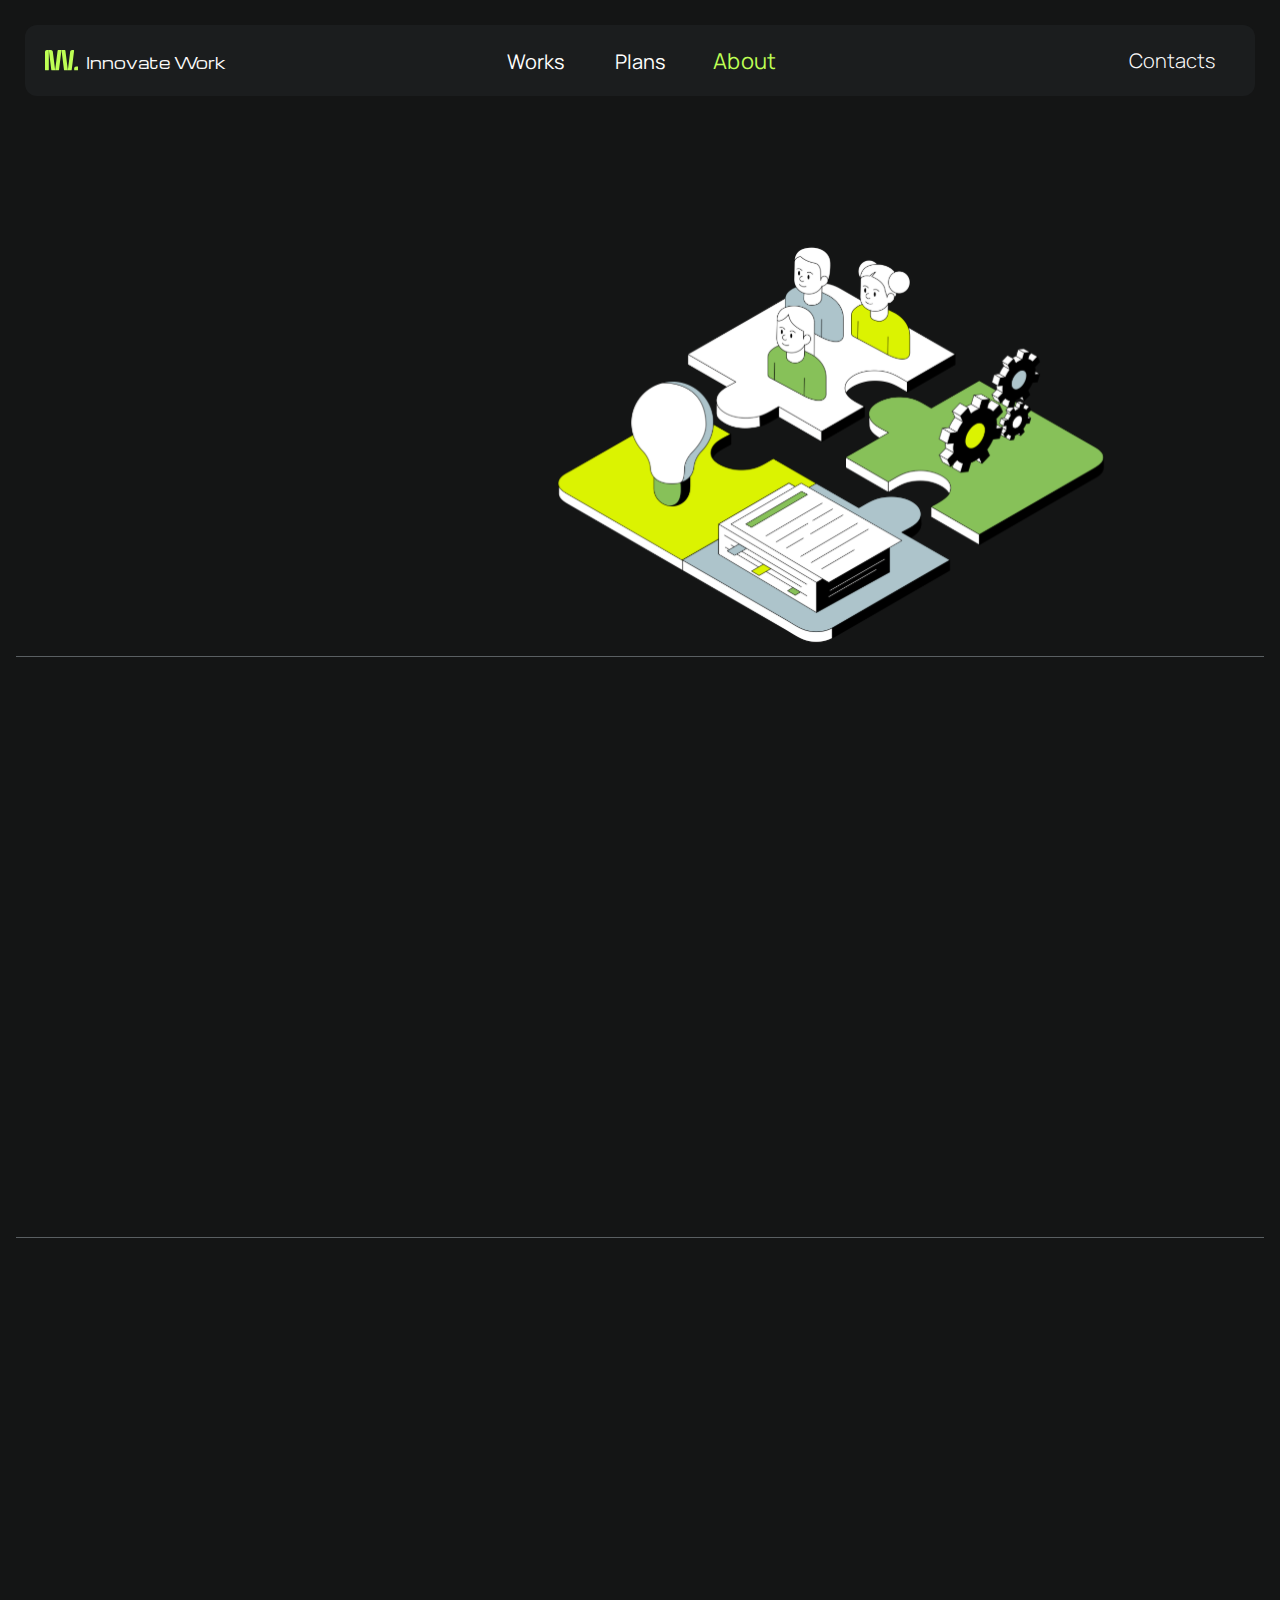
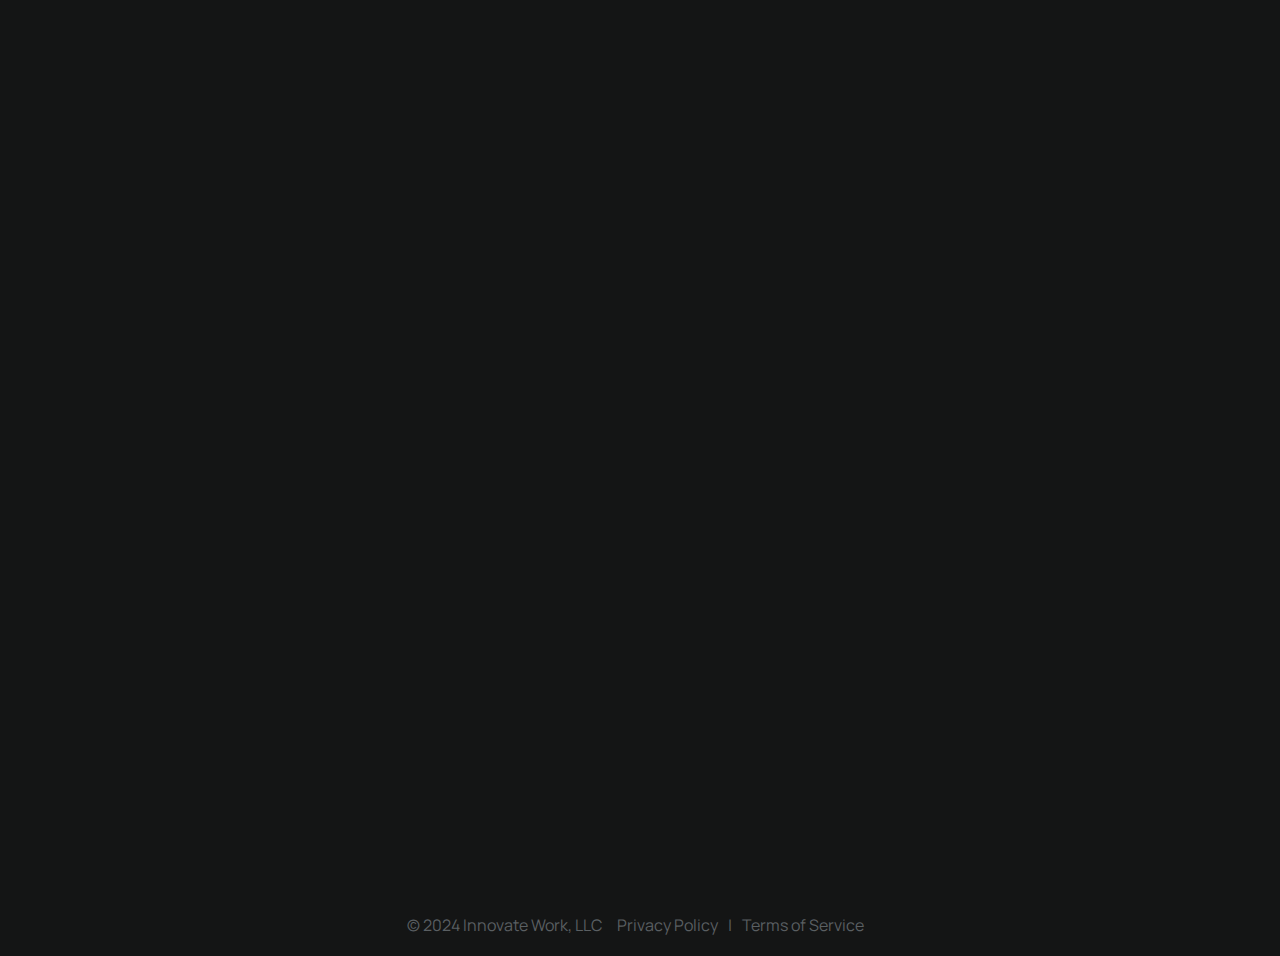
==== about.html @ a11e3359 "added animation (in 1) on the About page" ====
<!DOCTYPE html>
<html lang="en">
  <head>
    <meta charset="UTF-8" />
    <meta name="viewport" content="width=device-width, initial-scale=1.0" />
    <title>Inovate work: About</title>
    <link rel="icon" type="image/png" href="src/Logo?v=2.png">
    <link rel="icon" type="image/svg+xml" href="src/Logo.svg">
    <link rel="stylesheet" href="styles/generalStyle.css" />
    <link rel="stylesheet" href="styles/animation.css">
    <link rel="stylesheet" href="styles/about.css" />
    <link rel="stylesheet" href="styles/about.our-values-section.css" />
    <link rel="stylesheet" href="styles/about.features-section.css" />

    <link
      href="https://fonts.googleapis.com/css2?family=Manrope:wght@400;700&family=Kanit:wght@400;700&family=Poppins:wght@400;700&display=swap"
      rel="stylesheet"
    />
    <link
      href="https://fonts.googleapis.com/css2?family=Michroma&display=swap"
      rel="stylesheet"
    />
  </head>
  <body>
    <header class="staticHeader animated-smooth">
      <div class="logo-container">
        <a href="main.html">
          <img src="src/Logo.svg" alt="Logo" class="logo" />
          <div class="company-name">Innovate Work</div>
        </a>
      </div>
      <nav>
        <a href="works.html" class="nav-item" data-link="works">Works</a>
        <a href="plans.html" class="nav-item" data-link="plans">Plans</a>
        <a href="about.html" class="nav-item" data-link="about">About</a>
      </nav>
      <div class="page-transition-overlay"></div>
      <div class="contacts">
        <a href="#">Contacts</a>
      </div>
      <div class="menu-icon">
        <img src="src/menu-2.svg" alt="Menu" />
      </div>
    </header>

    <!-- Мобильное меню -->
    <div id="menu" class="mobile-menu">
      <div class="menu-header">
        <img class="close-menu" src="src/menu-2-2.svg" />
      </div>
      <ul class="menu-list">
        <li>
          <a href="plans.html">Plans <img src="src/arrows.svg" alt="" /></a>
        </li>
        <li>
          <a href="works.html">Works <img src="src/arrows.svg" alt="" /></a>
        </li>
        <li>
          <a href="about.html">About <img src="src/arrows.svg" alt="" /></a>
        </li>
        <!-- При клике на этот li будут показываться контакты -->
        <li class="contacts-trigger">
          Contacts <img src="src/arrows.svg" alt="" />
        </li>
      </ul>
      <!-- Блок с контактной информацией -->
      <div class="contacts-info">
        <p>
          <span class="contact-label">email:</span>
          <a class="contact-value" href="mailto:contact@innovatework.net"
            >contact@innovatework.net</a
          >
        </p>
        <p>
          <span class="contact-label">phone:</span>
          <a class="contact-value" href="tel:+17149075027"
            >+1 949 310 8299</a
          >
        </p>
      </div>
    </div>

    <div id="contact-popup" class="contact-popup">
      <p>
        email:
        <a href="mailto:contact@innovatework.net">contact@innovatework.net</a>
      </p>
      <p>
        phone:
        <span
          ><a class="contact-value" href="tel:+17149075027"
            >+1 949 310 8299</a
          ></span
        >
      </p>
    </div>

    <div class="about-section">
      <div class="container" id="about-section-container">
        <img
          src="src/aboutSvgTest.svg"
          alt="About InnovateWork"
          class="about-image animated-smooth"
        />
        <div class="about-content">
          <h2 class="about-heading">About</h2>
          <p class="textbox">
            We strive to turn our clients' dreams into reality by creating
            products that transform businesses and set new industry standards.
          </p>
          <p class="textbox2">
            Innovate Works is a collective of truly passionate technology
            professionals who have dedicated themselves to achieving excellence
            in web and mobile app development.
          </p>
          <div class="about-image-wrapper"></div>
        </div>
      </div>
    </div>

    <!-- rewrite our values section -->
    <div class="framing-line-section">
      <div class="framing-line-container">
        <div class="framing-line"></div>
      </div>
    </div>

    <div id="our-values" class="our-values-section animated-slide-left">
      <div class="container our-values-section-grid-parent">
        <div class="cell-1">
          <h2 class="cell-first-heading">Our Values</h2>
          <div class="cell-first-heading-description">
            We strive to create value for our clients by supporting their
            aspirations for mutual success.
          </div>
        </div>
        <div class="cell-2">
          <h3 class="cell-heading">Innovation</h3>
          <div class="cell-description">
            We believe in continuous development and learning to stay at the
            forefront of technology.
          </div>
        </div>
        <div class="cell-3">
          <h3 class="cell-heading">Quality</h3>
          <div class="cell-description">
            We focus on creating outstanding products that exceed expectations.
          </div>
        </div>
        <div class="cell-4">
          <h3 class="cell-heading">Honesty</h3>
          <div class="cell-description">
            We value relationships with our clients and aim for long-term
            collaboration based on mutual trust.
          </div>
        </div>
        <div class="cell-5">
          <h3 class="cell-heading">Responsibility</h3>
          <div class="cell-description">
            We are accountable for our work outcomes and strive for their
            continuous improvement.
          </div>
        </div>
      </div>
    </div>

    <div class="framing-line-section">
      <div class="framing-line-container">
        <div class="framing-line"></div>
      </div>
    </div>

    <div id="why-choose-us" class="features-heading-section animated-slide-right">
      <div class="container">
        <h2 class="features-heading">Why Choose Us</h2>
      </div>
    </div>

    <div class="features-section animated-slide-right">
      <div class="container">
        <div class="features-section-grid-parent">
          <div class="cell-1">
            <span class="cell-background-number-1">01</span>
            <div class="cell-body-1">
              <h3 class="cell-heading-1">Deep Experience</h3>
              <div class="cell-description-1">
                We pride ourselves on our extensive experience and a wide range
                of successfully implemented projects.
              </div>
            </div>
          </div>

          <div class="cell-2">
            <span class="cell-background-number-2">02</span>
            <div class="cell-body-2">
              <h3 class="cell-heading-2">Individual Approach</h3>
              <div class="cell-description-2">
                We carefully study the needs of each client to offer the optimal
                solution.
              </div>
            </div>
          </div>

          <div class="cell-3">
            <span class="cell-background-number-3">03</span>
            <div class="cell-body-3">
              <h3 class="cell-heading-3">Full-Cycle Development</h3>
              <div class="cell-description-3">
                We provide comprehensive support from ideation to implementation
                and maintenance.
              </div>
            </div>
          </div>

          <div class="cell-4">
            <span class="cell-background-number-4">04</span>
            <div class="cell-body-4">
              <h3 class="cell-heading-4">Advanced technologies</h3>
              <div class="cell-description-4">
                We use the latest technologies and methodologies to ensure the
                high quality of our products.
              </div>
            </div>
          </div>
        </div>
      </div>
    </div>

    <footer class="animated-smooth">
      <div class="footer-container">
        <div class="footer-flex-parent">
          <div class="company-info-column">
            <div class="logo-wrapper">
              <img src="src/Logo.svg" class="logo-image" />
              <span class="logo-company-name">Innovate Work</span>
            </div>
            <div class="company-description">
              Innovate work is gateway to the technological future!
            </div>
          </div>

          <div class="about-links-columns">
            <div class="link-group-column">
              <ul class="link-list">
                <li>
                  <h5 class="link-group-title">Works</h5>
                </li>
                <li>
                  <a href="works.html?tab=Website" class="about-link"
                    >Website</a
                  >
                </li>
                <li>
                  <a href="works.html?tab=Application" class="about-link"
                    >Application</a
                  >
                </li>
              </ul>
            </div>
            <div class="link-group-column">
              <ul class="link-list">
                <li>
                  <h5 class="link-group-title">Plans</h5>
                </li>
                <li>
                  <a href="plans.html?tab=Website" class="about-link"
                    >Website</a
                  >
                </li>
                <li>
                  <a href="plans.html?tab=Application" class="about-link"
                    >Application</a
                  >
                </li>
                <li>
                  <a
                    href="plans.html?tab=Application and Website"
                    class="about-link"
                    >Web and App</a
                  >
                </li>
              </ul>
            </div>
            <div class="link-group-column">
              <ul class="link-list">
                <li>
                  <h5 class="link-group-title">About</h5>
                </li>
                <li>
                  <a href="about.html?section=our-values" class="about-link"
                    >Our values</a
                  >
                </li>
                <li>
                  <a href="about.html?section=why-choose-us" class="about-link"
                    >Why choose us</a
                  >
                </li>
              </ul>
            </div>
          </div>

          <div class="social-network-link-group">
            <div class="icons-group-wrapper">
              <a href="https://www.facebook.com/innovatework.net/"
                ><img
                  class="social-network-link facebook"
                  src="src/Facebook.svg"
                  alt="Facebook"
              /></a>
              <a href="https://twitter.com/InnovateWork"
                ><img
                  class="social-network-link twitter"
                  src="src/Twitter.svg"
                  alt="Twitter"
              /></a>
              <a href="https://www.instagram.com/innovateworknet/"
                ><img
                  class="social-network-link instagram"
                  src="src/Instagram.svg"
                  alt="Instagram"
              /></a>
            </div>
            <div class="contact-info-wrapper">
              <ul class="contact-link-list">
                <li>
                  <a
                    class="contact-value"
                    href="mailto:contact@innovatework.net"
                    >contact@innovatework.net</a
                  >
                </li>
                <li>
                  <a class="contact-value" href="tel:+17149075027"
                    >+1 949 310 8299</a
                  >
                </li>
              </ul>
            </div>
          </div>
        </div>
      </div>
    </footer>

    <div class="copyright">
      <p>© 2024 Innovate Work, LLC</p> 
      <a href="privacy-policy/Privacy_Policy_InnovateWork_LLC.pdf" target="_blank">Privacy Policy</a> | 
      <a href="privacy-policy/Terms_and_Conditions_Innovate_Work_LLC.pdf" target="_blank">Terms of Service</a>
    </div>

    <script src="https://code.jquery.com/jquery-3.6.0.min.js"></script>
    <script src="scripts/general.js"></script>
    <script src="scripts/about.js"></script>
    <script src="scripts/animation.js"></script>
  </body>
</html>
---- styles/generalStyle.css ----
/* Временный reset.css 
Пока пропишу в глобальном файле. 
По хорошему надо вынести в отдельный файл и прописать сброс стилей под все элементы страницы.
Пропишу лишь некоторые из них, мне сейчас нужные */

* {
  margin: 0;
  padding: 0;
  box-sizing: border-box;
}

ul,
h5 {
  margin: 0;
  padding: 0;
}

ul li {
  list-style: none;
}

a {
  display: inline-block;
  text-decoration: none;
  color: #5a5f62;
  transition: transform 0.2s, color 0.2s;
  transform: scale(1); 
}

a:hover {
  color: #beff54; /* Зеленый цвет текста при наведении */
  transform: scale(1.1); /* Увеличение на 10% при наведении */
}

/* дальше general styles: */

.nav-item-active {
  color: #beff54; /* Зеленый цвет текста для активной кнопки */
  transform: scale(1.1); /* Увеличение на 10% для активной кнопки */
}

.staticHeader {
  display: flex;
  justify-content: space-between;
  align-items: center;
  background-color: #1b1d1e;
  color: white;
  height: 71px;
  padding: 0 20px;
  width: calc(100% - 50px); /* 100% ширины минус 25px с каждой стороны */
  flex-shrink: 0;
  border-radius: 12px;
  margin: 25px 25px 0 25px; /* верхний отступ 25px, правый и левый 25px, нижний 0px */
  position: sticky;
  top: 0;
  z-index: 5;
}

.logo-container a {
  text-decoration: none;
  color: inherit;
  display: flex;
  align-items: center;
  gap: 8px;
  transition: none;
  transform: none;
}

.logo-container {
  display: flex;
  align-items: center; /* для вертикального выравнивания содержимого по центру */
  gap: 5px;
}

.contacts {
  margin-left: auto;
  margin-right: 20px;
}

.menu-icon {
  display: none;
}

.contacts a {
  color: #fbfbfb;
  text-align: right;
  font-family: Manrope;
  font-size: 20px;
  font-weight: 300;
  text-decoration: none;
  transition: color 0.3s ease, transform 0.3s ease;
}

/* Стили для всплывающего окна */
.contact-popup {
  width: 360px;
  height: 136px;
  border-radius: 12px;
  border: 1px solid #beff54;
  background: #1b1d1e;
  box-shadow: 0px 4px 6px 0px rgba(0, 0, 0, 0.25);
  right: 20px; /* Расположение по вашему усмотрению */
  position: fixed; /* Changed from absolute to fixed */
  top: 81px;
  display: none; /* Скрыть пока не будет активирован */
  flex-direction: column;
  padding: 25px;
  z-index: 6; /* Убедитесь, что окно поверх остального контента */
  transition: top 0.3s ease, opacity 0.3s ease, transform 0.3s ease;
}

/* Стили для анимации */
.contact-popup.active {
  display: flex;
  animation: slideIn 0.5s forwards; /* Имя анимации и её продолжительность */
  margin-right: 5px;
}

.overlay {
  display: none; /* Скрыт по умолчанию */
  position: fixed; /* Фиксированное позиционирование */
  top: 0;
  left: 0;
  width: 100%; /* Полная ширина */
  height: 100%; /* Полная высота */
  background: rgba(0, 5, 4, 0.71); /* Цвет фона с прозрачностью */
  z-index: 7; /* Убедитесь, что фон находится под pop-up */
}

/* Ключевые кадры для анимации */
@keyframes slideIn {
  from {
    transform: translateY(-20px);
    opacity: 0;
  }
  to {
    transform: translateY(0);
    opacity: 1;
  }
}

.contacts a:hover {
  color: #beff54;
  /* transform: scale(1.05); Увеличение размера при наведении */
}
.contact-active {
  color: #beff54; /* новый цвет для активной ссылки */
}

.logo {
  width: 33px;
  height: 21px;
}

.contact-popup p {
  color: #fbfbfb;
  font-size: 16px;
  font-style: normal;
  font-weight: 400;
  line-height: 20px; /* Set the default text color for email and phone text */
  margin-left: 30px;
  margin-bottom: 0px;
  padding-top: 12px;
}

.contact-popup p span {
  color: #5a5f62;
  font-size: 16px;
  font-weight: 400;
}

.contact-popup a {
  color: #5a5f62; /* Set a different text color for email links */
  text-decoration: none; /* Optional: removes the underline from links */
  font-size: 16px;
  font-style: normal;
  font-weight: 400;
  line-height: 20px;
  padding-left: 5px;
  transition: none;
  transform: none;
}

.contact-popup a:hover {
  color: #beff54; /* Optional: change color on hover */
}

.company-name {
  color: #fbfbfb;
  font-family: Michroma;
  font-size: 15px;
  font-style: normal;
  font-weight: 400;
  line-height: 30px;
  margin-top: 5px;
}

nav {
  display: flex;
  align-items: center;
  position: absolute;
  top: 50%;
  left: 50%;
  transform: translate(-50%, -50%);
}

.nav-item {
  margin-right: 42px;
  text-decoration: none;
  font-size: 20px;
  color: white;
  transition: transform 0.2s, color 0.2s;
  transform: scale(1); /* Установите начальный размер */  
}

.contacts > a {
  font-size: 20px;
}

@media (min-width: 576px) {
  .nav-item, .contacts > a {
    font-size: 18px;
  }
}

@media (min-width: 768px) {
  .nav-item, .contacts > a {
    font-size: 18px;
  }
  .nav-item {
    margin-right: 50px;
  }
}

@media (min-width: 1200px) {
  .nav-item, .contacts > a {
    font-size: 20px;
  }
}

@media (min-width: 1440px) {
  .nav-item, .contacts > a {
    font-size: 20px;
  }
}

.nav-item:last-child {
  margin-right: 0;
}

.nav-item:hover {
  color: #beff54; /* Зеленый цвет текста при наведении */
  transform: scale(1.1); /* Увеличение на 10% при наведении */
}

.nav-item-active,
.nav-item-active:active {
  color: #beff54; /* Зеленый цвет текста для активной кнопки */
  transform: scale(1.1); /* Увеличение на 10% для активной кнопки */
}

/* Error alert styles */
.error-alert {
  display: none;
  background: red;
  color: #fff;
  border-radius: 4px;
  padding: 5px 10px;
  margin-top: 5px;
  font-size: 14px;
}

/* footer */

footer {
  border-radius: 12px;
  background: #1b1d1e;
  margin: 25px;
  padding: 46px 0px;
  width: calc(100% - 50px);
}

@media (min-width: 768px) and (max-width: 992px) {
  footer {
    padding: 37px 0px;
  }
}

@media (min-width: 576px) and (max-width: 768px) {
  footer {
    padding: 30px 0px;
  }
}

@media (max-width: 576px) {
  footer {
    width: 100%;
    margin: 25px 0px 0px;
    padding: 30px 0px;
    border-radius: 20px 20px 0px 0px;
  }
}

.footer-container {
  padding-right: 75px;
  padding-left: 75px;
  margin-right: auto;
  margin-left: auto;
}

@media (min-width: 992px) and (max-width: 1200px) {
  .footer-container {
    padding-right: 19px;
    padding-left: 19px;
  }
}

@media (min-width: 768px) and (max-width: 992px) {
  .footer-container {
    padding-right: 19px;
    padding-left: 19px;
  }
}

@media (min-width: 576px) and (max-width: 768px) {
  .footer-container {
    padding-right: 35px;
    padding-left: 35px;
  }
}

@media (max-width: 576px) {
  .footer-container {
    padding-right: 20px;
    padding-left: 20px;
  }
}

.footer-flex-parent {
  display: flex;
  flex-direction: row;
  justify-content: space-between;
}

@media (min-width: 768px) and (max-width: 992px) {
  .footer-flex-parent {
    flex-wrap: wrap;
  }
}

@media (min-width: 576px) and (max-width: 768px) {
  .footer-flex-parent {
    flex-wrap: wrap;
  }
}

@media (max-width: 576px) {
  .footer-flex-parent {
    flex-wrap: wrap;
  }
}

/* first footer column */

.company-info-column {
  flex: 0 0 210px;
}

@media (min-width: 768px) and (max-width: 992px) {
  .company-info-column {
    flex: 0 0 210px;
  }
}

@media (min-width: 576px) and (max-width: 768px) {
  .company-info-column {
    flex: 0 0 212px;
    margin-bottom: 36px;
  }
}

@media (max-width: 576px) {
  .company-info-column {
    flex: 0 0 212px;
    margin-bottom: 36px;
  }
}

.logo-wrapper {
  margin-bottom: 15px;
}

@media (min-width: 768px) and (max-width: 992px) {
  .logo-wrapper {
    margin-bottom: 5px;
  }
}

@media (min-width: 576px) and (max-width: 768px) {
  .logo-wrapper {
    margin-bottom: 5px;
  }
}

@media (max-width: 576px) {
  .logo-wrapper {
    margin-bottom: 5px;
  }
}

.logo-image {
  width: 44px;
  height: 27px;
}

@media (min-width: 576px) and (max-width: 768px) {
  .logo-image {
    width: 32.5px;
    height: 20px;
  }
}

@media (max-width: 576px) {
  .logo-image {
    width: 32.5px;
    height: 20px;
  }
}

.logo-company-name {
  color: #fbfbfb;
  font-family: Michroma;
  font-size: 15px;
  font-style: normal;
  font-weight: 400;
  line-height: 27px;
  margin-left: 4px;
}

@media (min-width: 576px) and (max-width: 768px) {
  .logo-company-name {
    margin-left: 8px;
  }
}

@media (max-width: 576px) {
  .logo-company-name {
    margin-left: 8px;
  }
}

.company-description {
  color: #fbfbfb;
  font-family: Poppins;
  font-size: 16px;
  font-style: normal;
  font-weight: 400;
  line-height: 20px; /* 125% */
}

@media (min-width: 768px) and (max-width: 992px) {
  .company-description {
    font-size: 14px;
    line-height: 18px;
  }
}

@media (min-width: 576px) and (max-width: 768px) {
  .company-description {
    font-size: 14px;
    line-height: 18px;
  }
}

@media (max-width: 576px) {
  .company-description {
    font-size: 14px;
    line-height: 18px;
  }
}

/* second footer column (column group) */

.about-links-columns {
  flex-basis: 710px;
  display: flex;
  justify-content: center;
  padding-left: 35px;
  padding-right: 35px;
}

@media (min-width: 992px) and (max-width: 1200px) {
  .about-links-columns {
    padding-left: 20px;
    padding-right: 20px;
  }
}

@media (min-width: 768px) and (max-width: 992px) {
  .about-links-columns {
    flex: 1 0 auto;
    justify-content: right;
    padding-left: 0px;
    padding-right: 0px;
  }
}

@media (min-width: 576px) and (max-width: 768px) {
  .about-links-columns {
    flex-wrap: wrap;
    padding-left: 0px;
    padding-right: 0px;
    margin-bottom: 36px;
    width: 100%;

  }
}

@media (max-width: 576px) {
  .about-links-columns {
    flex-wrap: wrap;
    padding-left: 0px;
    padding-right: 0px;
    margin-bottom: 36px;
  }
}

.link-group-column:not(:first-child) {
  margin-left: 80px;
}

@media (min-width: 992px) and (max-width: 1200px) {
  .link-group-column:not(:first-child) {
    margin-left: 50px;
  }
}

@media (min-width: 768px) and (max-width: 992px) {
  .link-group-column:not(:first-child) {
    margin-left: 72px;
  }
}

@media (min-width: 576px) and (max-width: 768px) {
  .link-group-column {
    flex: 1 0 100%;
    margin-bottom: 14px;
  }

  .link-group-column:not(:first-child) {
    margin-left: 0px;
  }
}

@media (max-width: 576px) {
  .link-group-column {
    flex: 1 0 100%;
    margin-bottom: 14px;
  }

  .link-group-column:not(:first-child) {
    margin-left: 0px;
  }
}

.link-group-title {
  color: #fbfbfb;
  font-family: Manrope;
  font-size: 20px;
  font-style: normal;
  font-weight: 400;
  line-height: normal;
}

@media (min-width: 768px) and (max-width: 992px) {
  .link-group-title {
    font-size: 18px;
  }
}

@media (width: 768px) {
  .link-group-title {
    font-size: 20px; 
  }
}

.link-list li {
  font-family: Poppins;
  font-size: 16px;
  font-style: normal;
  font-weight: 400;
  line-height: 20px; /* 125% */
}

@media (min-width: 768px) and (max-width: 992px) {
  .link-list li {
    font-size: 14px;
    line-height: 18px;
  }
}

@media (width: 768px) {
  .link-list li {
    font-size: 16px;
  }
}

.link-list li:not(:last-child) {
  margin-bottom: 8px;
}

@media (min-width: 768px) and (max-width: 992px) {
  .link-list li:not(:last-child) {
    margin-bottom: 8px;
  }
}

@media (min-width: 576px) and (max-width: 768px) {
  .link-list li:not(:last-child) {
    margin-bottom: 6px;
  }
}

@media (width: 768px) {
  .link-list li:not(:last-child) {
    margin-bottom: 6px !important;
  }
}

@media (max-width: 576px) {
  .link-list li:not(:last-child) {
    margin-bottom: 6px;
  }
}

.link-list li:first-child {
  margin-bottom: 16px;
}

@media (min-width: 768px) and (max-width: 992px) {
  .link-list li:first-child {
    margin-bottom: 9px;
  }
}

@media (min-width: 576px) and (max-width: 768px) {
  .link-list li:first-child {
    margin-bottom: 14px;
  }
}

@media (width: 768px) {
  .link-list li:first-child {
    margin-bottom: 14px !important;
  }
}

@media (max-width: 576px) {
  .link-list li:first-child {
    margin-bottom: 14px;
  }
}

/* third footer column */

.social-network-link-group {
  flex: 0 0 210px;
  display: flex;
  flex-direction: column;
}

@media (min-width: 768px) and (max-width: 992px) {
  .social-network-link-group {
    flex-grow: 2;
    flex-direction: row;
    justify-content: space-between;
    margin-top: 65px;
  }
}

@media (width: 768px) {
  .social-network-link-group {
    margin-top: 0px;
    justify-content: center;
  }
}

@media (min-width: 576px) and (max-width: 768px) {
  .social-network-link-group {
    flex-grow: 1;
  }
}

@media (max-width: 576px) {
  .social-network-link-group {
    flex-grow: 1;
  }
}

.icons-group-wrapper {
  margin-bottom: 16px;
}

@media (min-width: 768px) and (max-width: 992px) {
  .icons-group-wrapper {
    order: 2;
    margin-bottom: 0px;
  }
}

@media (min-width: 576px) and (max-width: 768px) {
  .icons-group-wrapper {
    order: 1;
    display: flex;
    justify-content: center;
    margin-bottom: 0;
  }
}

@media (max-width: 576px) {
  .icons-group-wrapper {
    order: 1;
    display: flex;
    justify-content: center;
    margin-bottom: 0;
  }
}

@media (min-width: 992px) {
  .icons-group-wrapper a:not(:last-child) {
    margin-right: 20px;
  }
}

@media (min-width: 768px) and (max-width: 992px) {
  .icons-group-wrapper a:not(:last-child) {
    margin-right: 16px;
  }
}

@media (width: 768px) {
  .icons-group-wrapper a {
    margin-left: 8px !important;
    margin-right: 8px !important;
  }
}


@media (min-width: 576px) and (max-width: 768px) {
  .icons-group-wrapper a {
    margin-left: 8px;
    margin-right: 8px;
  }
}

@media (max-width: 576px) {
  .icons-group-wrapper a {
    margin-left: 8px;
    margin-right: 8px;
  }
}

@media (min-width: 576px) and (max-width: 768px) {
  .contact-info-wrapper {
		display: none;
  }
}

@media (max-width: 576px) {
  .contact-info-wrapper {
		display: none;
  }
}

.social-network-link.facebook:hover {
  content: url("../src/FacebookGreen.svg");
}

.social-network-link.twitter:hover {
  content: url("../src/TwitterGreen.svg");
}

.social-network-link.instagram:hover {
  content: url("../src/InsagramGreen.svg");
}

@media (min-width: 768px) and (max-width: 992px) {
  .contact-link-list {
    order: 1;
  }
}

.contact-link-list li {
  font-family: Poppins;
  font-size: 16px;
  font-style: normal;
  font-weight: 400;
  line-height: 20px;
}

.contact-link-list li:not(:last-child) {
  margin-bottom: 8px;
}

@media (min-width: 768px) and (max-width: 992px) {
  .contact-link-list li {
    font-size: 18px;
  }

  .contact-link-list li a {
    color: #fbfbfb;
  }
}

/* adaptive */

@media (max-width: 768px) {
  .staticHeader {
    border-radius: inherit;
    justify-content: left;
    border-bottom-left-radius: 15px; /* Закругляем нижние углы */
    border-bottom-right-radius: 15px;
    margin: 0 0 25px 0; /* Убираем верхние и боковые отступы, оставляем только нижний */
    height: 91px;
    box-shadow: 0px 4px 6px 0px rgba(0, 0, 0, 0.25);
    width: auto;
  }

  .nav-item,
  .contacts {
    display: none; /* Скрываем элементы навигации и контакты */
  }

  .logo-container {
    position: absolute;
    margin-left: 25px;
    transform: translateX(-50%); 
    margin-top: 22px;
    margin-left: 91px;
  }

  .menu-icon {
    /* Добавляем стили для SVG иконки меню */
    display: block; /* или inline-block в зависимости от вашего layout */
    position: absolute;
    right: 20px; /* Позиционируем иконку меню справа */
    top: 50%;
    transform: translateY(-50%);
    margin-top: 15px;
  }
}

.mobile-menu {
  display: none; /* Скрыть меню до активации */
  position: fixed;
  top: 0;
  left: 0;
  width: 100%;
  height: 100%;
  background-color: #1b1d1e; /* Цвет фона меню */
  color: #fbfbfb; /* Цвет текста */
  z-index: 1000; /* Должно быть выше всех других элементов */
  flex-direction: column;
  justify-content: center;
  align-items: center;
  padding-left: 10%
}

.menu-header {
  position: absolute;
  top: 10px;
  right: 10px;
  font-size: 24px;
  cursor: pointer;
}

.close-menu {
  margin-top: 142%;
  margin-right: 20px;
}

.menu-list {
  text-align: left;
  width: 100%; /* Устанавливаем ширину списка */
  list-style: none; /* Убираем маркеры списка */
  padding: 0; /* Убираем внутренние отступы */
  margin: 0;
  height: auto;
}

.menu-list li {
  padding: 24px 0;
}

.menu-list li a {
  text-decoration: none;
  color: #fbfbfb;
  font-family: Manrope;
  font-size: 28px;
  font-style: normal;
  font-weight: 400;
  line-height: 30px;
  display: inline-block;
  position: relative;
}

.menu-list img {
  height: 24px; /* Примерный размер */
  margin-left: 5px; /* Отступ от текста */
}

.contacts-info {
  visibility: hidden;
  opacity: 0;
  transition: visibility 0s linear 0.5s, opacity 0.5s linear;
  background: #1b1d1e;
  color: #fbfbfb;
  margin-top: -6px;
  /* margin-left: 86px; */
  display: flex;
  flex-direction: column;
  align-content: flex-start;
  align-items: flex-start;
  width: inherit;
}

.contacts-info p {
  margin: 3px;
}

.contact-label {
  color: #fbfbfb; /* Замените на желаемый цвет для слова 'email' и 'phone' */
}

.contacts-info.show {
  visibility: visible;
  opacity: 1;
  transition: opacity 0.5s linear;
  display: flex;
  flex-direction: column;
  align-items: flex-start;
  width: inherit;
}

.arrow-rotate {
  transition: transform 0.5s;
}

/* Этот класс должен соответствовать тому, что добавляется в JavaScript */
.down {
  transform: rotate(135deg);
  transition: transform 0.5s;
}

/* Стиль для пункта меню, который открывает контакты */
.contacts-trigger {
  cursor: pointer;
  text-decoration: none;
  color: #fbfbfb;
  font-family: Manrope;
  font-size: 28px;
  font-style: normal;
  font-weight: 400;
  line-height: 30px;
  display: inline-block;
  position: relative;
}

.contacts-trigger img {
  /* Ваши начальные стили для стрелки */
  transition: transform 0.5s; /* Плавность анимации */
}

@media (max-width: 992px) {
  /* Стили для планшетов побольше */

  /* header */
  .company-name {
    display: none;
  }

  .nav a,
  .contacts a {
    font-size: 18px;
  }
}

@media (max-width: 768px) {
  /* Стили для планшетов побольше */

  /* header */
  .company-name {
    display: flex;
  }

  .nav a,
  .contacts a {
    font-size: 20px;
  }
}

/* h2 heading */

h2 {
  color: #beff54;
  font-family: Manrope, sans-serif;
  text-transform: uppercase;
  font-style: normal;
  letter-spacing: 0em;
}
@media (max-width: 390px) {}
@media (min-width: 390px) {
  h2 {

    font-size: 24px;
    font-weight: 700;
    line-height: 28px;
  }
}
@media (min-width: 576px) {}
@media (min-width: 768px) {
  h2 {
    font-size: 36px;
    font-weight: 600;
    line-height: 38px;
  }
}
@media (min-width: 992px) {}
@media (min-width: 1200px) {}
@media (min-width: 1440px) {
  h2 {
    font-size: 56px;
    font-weight: 600;
    line-height: 60px;
  }
}
@media (min-width: 1920px) {
  h2 {
    font-size: 58px;
    font-weight: 600;
    line-height: 60px;
  }
}



.copyright {
  font-size: 16px;
  color: #5a5f62;
  text-align: center;
  margin-bottom: 20px;
  display: flex;
  flex-direction: row;
  justify-content: center;
}

.copyright p {
  margin-right: 5px;
}

.copyright a {
  text-decoration: none;
  margin: 0 10px;
}

.copyright a:hover {
  transition: none;
  transform: none;
}


@media (max-width: 390px) {
  .copyright {
    font-size: 14px;
    margin-top: 15px;
    display: block;
  }
}
@media (min-width: 390px) {
  .copyright {
    font-size: 14px;
    margin-top: 15px;
    display: block;
  }
}
@media (min-width: 576px) {
  .copyright {
    font-size: 14px;
    margin-top: 15px;
    display: block;
  }
}
@media (min-width: 768px) {
  .copyright {
    font-size: 15px;
    margin-top: 0px;
    display: flex;
  }
}
@media (min-width: 992px) {
  .copyright {
    font-size: 15px;
    margin-top: 0px;
    display: flex;
  }
}
@media (min-width: 1200px) {
  .copyright {
    font-size: 16px;
    margin-top: 0px;
    display: flex;
  }
}
@media (min-width: 1440px) {
  .copyright {
    font-size: 16px;
    margin-top: 0px;
    display: flex;
  }
}
---- styles/animation.css ----
.animated-smooth {
	opacity: 0;
}
.animated-smooth.element-show {
  opacity: 1;
  transition: all 0.3s;
}

.animated-slide-right {
	opacity: 0;
	transform: translateX(-50px);
}

.animated-slide-right.element-show {
	opacity: 1;
	transition: all 0.5s;
	transform: translateX(0);
}

.animated-slide-left {
	opacity: 0;
  transform: translateX(50px);
}
.animated-slide-left.element-show {
	opacity: 1;
  transition: all 0.5s;
	transform: translateX(0);
}
---- styles/about.css ----
/* WARNING 

  струкрута html секции about меняется при изменении ширины экрана 
  
WARNING */
/* dev temp code ... */
/* mobile first */
@media (max-width: 390px) {}
@media (min-width: 390px) {}
@media (min-width: 576px) {}
@media (min-width: 768px) {}
@media (min-width: 992px) {}
@media (min-width: 1200px) {}
@media (min-width: 1440px) {}
@media (min-width: 1920px) {}

/* desktop first (kill me pls) */
@media (min-width: 1920px) {} 
@media (max-width: 1919px) {} 
@media (max-width: 1439px) {}
@media (max-width: 1199px) {}
@media (max-width: 991px) {}
@media (max-width: 767px) {}
@media (max-width: 575px) {}
@media (max-width: 389px) {}

/* containers for SOME sections */
.container {
  width: 100%;
  padding-right: 0px;
  padding-left: 0px;
  margin-right: auto;
  margin-left: auto;
}
@media (min-width: 1920px) {
	.container {
    max-width: 1720px;
  }
} 
@media (max-width: 1919px) {
	.container {
    max-width: 1320px;
  }
} 
@media (max-width: 1439px) {
	.container {
    max-width: 698px;
  }
}
@media (max-width: 1199px) {}
@media (max-width: 991px) {}
@media (max-width: 767px) {
	.container {
		padding-right: 12px;
		padding-left: 12px;
	}
}
@media (max-width: 575px) {}
@media (max-width: 389px) {}

body {
  font-family: "Manrope", sans-serif;
  margin: 0;
  padding: 0;
  background-color: #141515;
  overflow-x: hidden;
}


.about-section {
  gap: 100px; /* Margin between the image and text content */
}
@media (max-width: 390px) {}
@media (min-width: 390px) {}
@media (min-width: 576px) {}
@media (min-width: 768px) {
  .about-section {
    margin-top: 70px;
    overflow-x: hidden;
    height: 490px;
  }
}
@media (min-width: 992px) {}
@media (min-width: 1200px) {}
@media (min-width: 1440px) {
  .about-section {
    margin-top: 65px;
  }
}
@media (min-width: 1920px) {}


.about-section .container {
  display: flex;
}
@media (max-width: 390px) {.about-section .container {}}
@media (min-width: 390px) {.about-section .container {
  flex-direction: column;
}}
@media (min-width: 576px) {.about-section .container {}}
@media (min-width: 768px) {
  .about-section .container {
    position: relative;
    flex-direction: column;
  }
}
@media (min-width: 992px) {.about-section .container {}}
@media (min-width: 1200px) {.about-section .container {}}
@media (min-width: 1440px) {
  .about-section .container {
    flex-direction: row;
    gap: 50px;
  }
}
@media (min-width: 1920px) {.about-section .container {gap: 100px;}}


.about-image {}
@media (max-width: 390px) {
  .about-image {
    max-width: 320px;
    max-height: 220px;
    order: 2;
  }
}
@media (min-width: 390px) {
  .about-image {
    max-width: 366px;
    max-height: 266px;
    order: 2;
  }
}
@media (min-width: 576px) {}
@media (min-width: 768px) {
  .about-image {
    min-width: 575px;
    min-height: 418px;
    order: 2;
    
    position: absolute;
    top: 70px;
    left: 250px;
  }
}
@media (min-width: 992px) {}
@media (min-width: 1200px) {}
@media (min-width: 1440px) {
  .about-image {
    min-width: 488px;
    min-height: 355px;
    order: 1;
    position: static;
    right: 0;
  }
}
@media (min-width: 1920px) {
  .about-image {
    min-width: 626px;
    min-height: 456px;
  }
}


.about-image-wrapper {}
@media (max-width: 390px) {
  .about-image-wrapper {
    order: 3;
    margin: 38px auto;
  }
}
@media (min-width: 390px) {
  .about-image-wrapper {
    order: 3;
    margin: 38px auto;
  }
}
@media (min-width: 576px) {}
@media (min-width: 768px) {
  .about-image-wrapper {
    order: 3;
    display: none;
  }
}
@media (min-width: 992px) {}
@media (min-width: 1200px) {}
@media (min-width: 1440px) {}
@media (min-width: 1920px) {}


.about-content {
  display: flex;
  flex-direction: column;
}
@media (max-width: 390px) {}
@media (min-width: 390px) {
  .about-content {
    margin-top: 44px;
  }
}
@media (min-width: 576px) {}
@media (min-width: 768px) {
  .about-content {
    order: 1;
    margin-top: 0;
  }
}
@media (min-width: 992px) {}
@media (min-width: 1200px) {}
@media (min-width: 1440px) {
  .about-content {
    order: 2;
  }
}
@media (min-width: 1920px) {}


@media (max-width: 390px) {
  .about-heading {
    order: 1;
    margin-bottom: 12px;
  }
}
@media (min-width: 390px) {
  .about-heading {
    order: 1;
    margin-bottom: 12px;
  }
}
@media (min-width: 576px) {}
@media (min-width: 768px) {
  .about-heading {
    margin-bottom: 27px;
  }
}
@media (min-width: 992px) {}
@media (min-width: 1200px) {}
@media (min-width: 1440px) {
  .about-heading {
    margin-bottom: 27px;
  }
}
@media (min-width: 1920px) {
  .about-heading {
    margin-bottom: 52px;
  }
}


.textbox {
  color: #fbfbfb;
  font-family: Manrope, sans-serif;
  font-style: normal;
  letter-spacing: 0em;
}
@media (max-width: 390px) {
  .textbox {
    order: 4;
    font-size: 20px;
    font-weight: 500;
    line-height: 28px;
    text-align: center;
    margin-bottom: 32px;
  }
}
@media (min-width: 390px) {
  .textbox {
    order: 4;
    font-size: 20px;
    font-weight: 500;
    line-height: 28px;
    text-align: center;
    margin-bottom: 32px;
  }
}
@media (min-width: 576px) {}
@media (min-width: 768px) {
  .textbox {
    order: 3;
    max-width: 363px;
    font-size: 20px;
    font-weight: 500;
    line-height: 26px;
    letter-spacing: 0em;
    text-align: left;
    margin-bottom: 0px;
  }
}
@media (min-width: 992px) {}
@media (min-width: 1200px) {}
@media (min-width: 1440px) {
  .textbox {
    max-width: 746px;
    margin-bottom: 20px;
    font-size: 36px;
    font-weight: 500;
    line-height: 40px;
    letter-spacing: 0em;
    order: 2;
  }
}
@media (min-width: 1920px) {
  .textbox {
    max-width: 836px;
    font-size: 36px;
    font-weight: 500;
    line-height: 40px;
    letter-spacing: 0em;
  }
}


.textbox2 {
  color: #5a5f62;
  font-family: Manrope, sans-serif;
  font-style: normal;
  letter-spacing: 0em;
}
@media (max-width: 390px) {
  .textbox2 {
    order: 2;
    font-size: 14px;
    font-weight: 500;
    line-height: 20px;
  }
}
@media (min-width: 390px) {
  .textbox2 {
    order: 2;
    font-size: 14px;
    font-weight: 500;
    line-height: 20px;
  }
}
@media (min-width: 576px) {}
@media (min-width: 768px) {
  .textbox2 {
    order: 2;
    max-width: 449px;
    margin-bottom: 22px;
    font-size: 16px;
    font-weight: 400;
    line-height: 22px;
  }
}
@media (min-width: 992px) {}
@media (min-width: 1200px) {}
@media (min-width: 1440px) {
  .textbox2 {
    max-width: 670px;
    font-size: 24px;
    font-weight: 400;
    line-height: 32px;
    order: 3;
  }
}
@media (min-width: 1920px) {}

.section-wrapper {
  padding: 70px 0;
  background-color: #141515;

  margin-left: 25px;
  margin-right: 25px;

  display: grid;
  grid-template-rows: auto auto;
  justify-self: center;
  align-self: center;
}

[class^="container-section-"] {
  border-top: 1px solid #5a5f62;
  display: grid;
}

.container-section-values {
  grid-template-columns: 580px auto 350px;
  justify-self: start;
  align-self: start;
}

.container-section-reasons {
  grid-template-rows: 1fr 2fr;
  justify-self: center;
  align-self: center;
}

.values-header {
  color: #beff54;
  font-size: 58px;
  font-weight: 600;
  line-height: 62px;
  text-transform: uppercase;
  margin-bottom: 32px;
  margin-left: 35px;
}
[class^="values-description-"] {
  font-size: 20px;
  font-weight: 500;
  line-height: 32px;
}
.values-description-1 {
  color: #5a5f62;
  margin-left: 35px;
}

.values-description-2 {
  color: #fbfbfb;
  margin-top: 15px;
  margin-bottom: 75px;
}

.values-description-3 {
  color: #fbfbfb;
  margin-top: 15px;
  margin-bottom: 75px;
}

[class^="values-container-"] {
  /*flex: 2.5; /* Уменьшено значение flex, чтобы балансировать пространство с left-section-container */
  display: grid;
  grid-template-rows: 1fr 1fr;
  justify-self: start;
  align-self: start;
  margin-top: 100px;
}

.values-container-1 {
  margin-right: 153px;
}

.values-container-2 {
  margin-right: 120px;
}
.value-title {
  color: #beff54;
  font-size: 26px;
  font-weight: 600;
  line-height: 32px;
  margin-bottom: 32px;
}

.why-choose-header {
  color: #beff54;
  font-family: Manrope, sans-serif;
  font-size: 56px;
  font-style: normal;
  font-weight: 600;
  line-height: 60px;
  text-transform: uppercase;

  margin-top: 98px;
  margin-left: 60px;
  margin-bottom: 40px;
}

.reason-wrapper {
  display: grid;
  gap: 20px;
  grid-template-rows: 1fr 1fr;
  grid-template-columns: 1fr 1fr;
  align-items: center;
}

[class^="reason-container-"] {
  border-radius: 20px;
  background: #1b1d1e;

  width: 685px;
  height: 236px;
  flex-shrink: 0;

  overflow: hidden;

  display: grid;
  gap: 30px;
  transition: all 0.5s ease;
}
[class^="reason-container-"]:hover {
  transform: scale(1.02);
}

.reason-container-1,
.reason-container-2 {
  grid-template-columns: 1fr 1fr;
}

.reason-container-3,
.reason-container-4 {
  grid-template-columns: 1fr 1fr;
}

[class^="reason-number-"] {
  color: #282a2c;
  font-family: Manrope, sans-serif;
  font-size: 299px;
  font-style: normal;
  font-weight: 300;
  line-height: 269.1px; /* 90% */
  text-transform: uppercase;
  max-width: 320px;
}
.reason-number-1,
.reason-number-2 {
  margin-top: 48px;
  margin-left: 35px;
}

.reason-number-3,
.reason-number-4 {
  margin-top: 48px;
  margin-right: 35px;
}

[class^="reason-content-"] {
  display: grid;
  grid-template-rows: 30px auto;

  margin-top: 76px;
  max-width: 300px;
}

.reason-content-1,
.reason-content-2 {
  margin-right: 35px;
}
.reason-content-3,
.reason-content-4 {
  margin-left: 35px;
}

.reason-description {
  color: #fbfbfb;
  font-family: Manrope, sans-serif;
  font-size: 16px;
  font-style: normal;
  font-weight: 500;
  line-height: 24px; /* 150% */

  margin-top: 18px;
}

.reason-title {
  color: #beff54;
  font-family: Manrope, sans-serif;
  font-size: 20px;
  font-style: normal;
  font-weight: 600;
  line-height: 30px; /* 150% */
}

@media (max-width: 576px) {
  .section-wrapper {
    padding: 0px;
    background-color: #141515;
    margin-left: 0px;
    margin-right: 0px;
    display: flex;
    flex-direction: column;
  }

  [class^="container-section-"] {
    border-top: 1px solid #5a5f62;
    display: flex;
    flex-direction: column;
  }

  .container-section-values {
    display: flex;
    justify-self: start;
    align-self: start;
    padding: 15px;
    flex-direction: column;
    gap: 0px;
    padding-top: 44px;
  }

  .container-section-reasons {
    grid-template-rows: 1fr 2fr;
    justify-self: center;
    align-self: center;
  }

  .values-header {
    color: #beff54;
    font-family: Manrope;
    font-size: 24px;
    font-style: normal;
    font-weight: 700;
    line-height: 28px;
    text-transform: uppercase;
    margin: 0px;
    margin-bottom: 12px;
  }

  [class^="values-description-"] {
    font-family: Manrope;
    font-size: 15px;
    font-style: normal;
    font-weight: 500;
    line-height: 20px;
  }
  .values-description-1 {
    color: #5a5f62;
    margin-left: 0px;
  }

  .values-description-2 {
    color: #fbfbfb;
    margin-top: 12px;
    margin-bottom: 32px;
  }

  .values-description-3 {
    color: #fbfbfb;
    margin-top: 12px;
    margin-bottom: 32px;
  }

  [class^="values-container-"] {
    display: flex;
    flex-direction: column;
    align-self: start;
    margin-top: 0px;
  }

  .values-container-1 {
    margin-right: 0px;
    margin-bottom: 44px;
  }

  .values-container-2 {
    margin-right: 0px;
  }
  .value-title {
    color: #beff54;
    font-family: Manrope;
    font-size: 17px;
    font-style: normal;
    font-weight: 600;
    line-height: 22px;
    margin: 0px;
  }

  .why-choose-header {
    color: #beff54;
    font-family: Manrope;
    font-size: 24px;
    font-style: normal;
    font-weight: 700;
    line-height: 28px;
    text-transform: uppercase;
    margin-top: 32px;
    margin-left: 15px;
    margin-bottom: 32px;
  }

  .reason-wrapper {
    display: flex;
    gap: 20px;
    align-items: center;
    flex-direction: column;
    padding: 15px;
  }

  [class^="reason-container-"] {
    border-radius: 20px;
    background: #1b1d1e;

    width: 100%;
    height: 300px;
    flex-shrink: 0;
    overflow: hidden;
    display: flex;
    gap: 10px;
    flex-direction: column;
    align-items: flex-start;

    transition: all 0.5s ease;
  }
  [class^="reason-container-"]:hover {
    transform: scale(1.02);
  }

  .reason-container-1,
  .reason-container-2 {
    grid-template-columns: 1fr 1fr;
  }

  .reason-container-3,
  .reason-container-4 {
    grid-template-columns: 1fr 1fr;
  }

  [class^="reason-number-"] {
    color: #282a2c;
    max-width: none;
    order: 2;
    font-family: Manrope;
    font-size: 299px;
    font-style: normal;
    font-weight: 300;
    line-height: 269.1px;
    text-transform: uppercase;
  }
  .reason-number-1,
  .reason-number-2 {
    margin-top: 0px;
    margin-left: 0px;
  }

  .reason-number-3,
  .reason-number-4 {
    margin-top: 0px;
    margin-right: 0px;
  }

  [class^="reason-content-"] {
    display: flex;
    margin-top: 26px;
    max-width: none;
    flex-direction: column;
  }

  .reason-content-1,
  .reason-content-2 {
    margin-right: 0px;
    margin-left: 30px;
  }
  .reason-content-3,
  .reason-content-4 {
    margin-left: 30px;
  }

  .reason-description {
    color: #fbfbfb;
    margin-top: 12px;
    font-family: Manrope;
    font-size: 14px;
    font-style: normal;
    font-weight: 500;
    line-height: 20px;
    width: 70%;
  }

  .reason-title {
    color: #beff54;
    font-family: Manrope;
    font-size: 18px;
    font-style: normal;
    font-weight: 600;
    line-height: 22px;
  }
}

@media (max-width: 390px) {
  [class^="reason-number-"] {
    color: #282a2c;
    max-width: none;
    order: 2;
    font-family: Manrope;
    font-size: 250px;
    font-style: normal;
    font-weight: 300;
    line-height: 269.1px;
    text-transform: uppercase;
  }
}

/* animation */

@keyframes slideUp {
  from {
    transform: translateY(20px); /* Начальное смещение вниз */
    opacity: 0;
  }
  to {
    transform: translateY(0);
    opacity: 1;
  }
}

.about-heading,
.textbox,
.textbox2 {
  opacity: 0; /* Начальное состояние: невидимые */
  animation: slideUp 0.5s ease-out forwards;
}

.about-heading {
  animation-delay: 0.5s; /* Задержка для заголовка "About" */
}

.textbox {
  animation-delay: 1s; /* Задержка для первого абзаца */
}

.textbox2 {
  animation-delay: 1.5s; /* Задержка для второго абзаца */
}

@media (min-width: 576px) {
  @keyframes slideInRight {
    from {
      transform: translateX(30px); /* Начальное смещение вправо */
      opacity: 0;
    }
    to {
      transform: translateX(0);
      opacity: 1;
    }
  }

  .value-card {
    opacity: 0; /* Начальное состояние: невидимые */
    transform: translateX(30px);
    transition: all 0.5s ease-out;
  }

  .visible {
    animation: slideInRight 1s ease-out forwards; /* Увеличиваем длительность до 1 секунды */
  }
}

@media (max-width: 576px) {
  @keyframes bottomToTop {
    from {
      transform: translateY(100%);
      opacity: 0;
    }
    to {
      transform: translateY(0);
      opacity: 1;
    }
  }

  .animated-bottom {
    animation: bottomToTop 1s ease-out;
  }
}
---- styles/about.our-values-section.css ----
/* dev temp code ... */
@media (min-width: 1920px) {
}
@media (max-width: 1919px) {
}
@media (max-width: 1439px) {
}
@media (max-width: 1199px) {
}
@media (max-width: 991px) {
}
@media (max-width: 767px) {
}
@media (max-width: 575px) {
}
@media (max-width: 389px) {
}

/* styles ... */

.our-values-section {
  color: coral;
}

.our-values-section.element-animation {
  /* Скроем элемент в начальном состоянии */
  opacity: 0;
}

.our-values-section.element-animation.element-show {
  opacity: 1;
  transition: all 1s;
}

.our-values-section .cell-first-heading {
}
@media (min-width: 1920px) {
  .our-values-section .cell-first-heading {
    margin-bottom: 32px;
  }
}
@media (max-width: 1919px) {
  .our-values-section .cell-first-heading {
    margin-bottom: 32px;
  }
}
@media (max-width: 1439px) {
  .our-values-section .cell-first-heading {
    margin-bottom: 22px;
  }
}
@media (max-width: 1199px) {
  .our-values-section .cell-first-heading {
  }
}
@media (max-width: 991px) {
  .our-values-section .cell-first-heading {
  }
}
@media (max-width: 767px) {
  .our-values-section .cell-first-heading {
    margin-bottom: 12px;
  }
}
@media (max-width: 575px) {
  .our-values-section .cell-first-heading {
  }
}
@media (max-width: 389px) {
  .our-values-section .cell-first-heading {
  }
}

.our-values-section .cell-first-heading-description {
  font-family: Manrope;
  font-weight: 500;
  letter-spacing: 0em;
  color: #5a5f62;
}
@media (min-width: 1920px) {
  .our-values-section .cell-first-heading-description {
    font-size: 24px;
    line-height: 32px;
  }
}
@media (max-width: 1919px) {
  .our-values-section .cell-first-heading-description {
    font-size: 20px;
    line-height: 30px;
  }
}
@media (max-width: 1439px) {
  .our-values-section .cell-first-heading-description {
    font-size: 16px;
    line-height: 22px;
  }
}
@media (max-width: 1199px) {
  .our-values-section .cell-first-heading-description {
  }
}
@media (max-width: 991px) {
  .our-values-section .cell-first-heading-description {
  }
}
@media (max-width: 767px) {
  .our-values-section .cell-first-heading-description {
    font-size: 14px;
    line-height: 20px;
  }
}
@media (max-width: 575px) {
  .our-values-section .cell-first-heading-description {
  }
}
@media (max-width: 389px) {
  .our-values-section .cell-first-heading-description {
  }
}

.our-values-section .cell-heading {
  font-family: Manrope;
  font-weight: 600;
  letter-spacing: 0em;
  color: #beff54;
}
@media (min-width: 1920px) {
  .our-values-section .cell-heading {
    font-size: 32px;
    line-height: 30px;
    margin-bottom: 32px;
  }
}
@media (max-width: 1919px) {
  .our-values-section .cell-heading {
    font-size: 24px;
    line-height: 30px;
    margin-bottom: 32px;
  }
}
@media (max-width: 1439px) {
  .our-values-section .cell-heading {
    font-size: 20px;
    line-height: 24px;
    margin-bottom: 16px;
  }
}
@media (max-width: 1199px) {
  .our-values-section .cell-heading {
  }
}
@media (max-width: 991px) {
  .our-values-section .cell-heading {
  }
}
@media (max-width: 767px) {
  .our-values-section .cell-heading {
    font-size: 16px;
    line-height: 22px;
    margin-bottom: 12px;
  }
}
@media (max-width: 575px) {
  .our-values-section .cell-heading {
  }
}
@media (max-width: 389px) {
  .our-values-section .cell-heading {
  }
}

.our-values-section .cell-description {
  font-family: Manrope;
  font-weight: 500;
  letter-spacing: 0em;
  color: #fbfbfb;
}
@media (min-width: 1920px) {
  .our-values-section .cell-description {
    font-size: 24px;
    line-height: 32px;
  }
}
@media (max-width: 1919px) {
  .our-values-section .cell-description {
    font-size: 20px;
    line-height: 30px;
  }
}
@media (max-width: 1439px) {
  .our-values-section .cell-description {
    font-size: 16px;
    line-height: 22px;
  }
}
@media (max-width: 1199px) {
  .our-values-section .cell-description {
  }
}
@media (max-width: 991px) {
  .our-values-section .cell-description {
  }
}
@media (max-width: 767px) {
  .our-values-section .cell-description {
    font-size: 14px;
    line-height: 20px;
  }
}
@media (max-width: 575px) {
  .our-values-section .cell-description {
  }
}
@media (max-width: 389px) {
  .our-values-section .cell-description {
  }
}

/* grid */
.our-values-section {
}
@media (min-width: 1920px) {
  .our-values-section {
    margin-top: 100px;
    margin-bottom: 100px;
  }
}
@media (max-width: 1919px) {
  .our-values-section {
    margin-top: 100px;
    margin-bottom: 100px;
  }
}
@media (max-width: 1439px) {
  .our-values-section {
    margin-top: 50px;
    margin-bottom: 50px;
  }
}
@media (max-width: 1199px) {
  .our-values-section {
  }
}
@media (max-width: 991px) {
  .our-values-section {
  }
}
@media (max-width: 767px) {
  .our-values-section {
    margin-top: 44px;
    margin-bottom: 44px;
  }
}
@media (max-width: 575px) {
  .our-values-section {
  }
}
@media (max-width: 389px) {
  .our-values-section {
  }
}

.our-values-section-grid-parent {
  display: grid;
}
.our-values-section .cell-1 {
  grid-area: A;
}
.our-values-section .cell-2 {
  grid-area: B;
}
.our-values-section .cell-3 {
  grid-area: C;
}
.our-values-section .cell-4 {
  grid-area: D;
}
.our-values-section .cell-5 {
  grid-area: E;
}
@media (min-width: 1920px) {
  .our-values-section-grid-parent {
    grid-template-areas:
      "A B C"
      "A D E";
    grid-template-columns: 725px calc(415px + 216px) 365px;
    row-gap: 67px;
  }
  .our-values-section .cell-1 {
    width: 365px;
  }
  .our-values-section .cell-2,
  .our-values-section .cell-4 {
    width: 415px;
  }
  .our-values-section .cell-3,
  .our-values-section .cell-5 {
    max-width: 365px;
  }
}
@media (max-width: 1919px) {
  .our-values-section-grid-parent {
    grid-template-areas:
      "A B C"
      "A D E";
    grid-template-columns: calc(335px + 203px) calc(373px + 120px) 290px;
    row-gap: 67px;
  }
  .our-values-section .cell-1 {
    width: 340px;
  }
  .our-values-section .cell-2,
  .our-values-section .cell-4 {
    width: 373px;
  }
  .our-values-section .cell-3,
  .our-values-section .cell-5 {
    width: 290px;
  }
}
@media (max-width: 1439px) {
  .our-values-section .container {
    /* margin-right: 16px; */
  }
  .our-values-section-grid-parent {
    grid-template-areas:
      "A A"
      "B C"
      "D E";
    grid-template-columns: auto 273px 239px;
    row-gap: 60px;
    column-gap: 60px;
    max-width: calc(273px + 239px + 60px);
  }
  .our-values-section .cell-1 {
    width: 362px;
  }
  .our-values-section .cell-2 {
    width: 251px;
  }
  .our-values-section .cell-3 {
    width: 213px;
  }
  .our-values-section .cell-4 {
    width: 273px;
  }
  .our-values-section .cell-5 {
    width: 239px;
  }
}

@media (max-width: 1199px) {
  .our-values-section-grid-parent {
  }
}
@media (max-width: 991px) {
  .our-values-section-grid-parent {
  }
}
@media (max-width: 767px) {
  .our-values-section .container {
    margin-right: auto;
  }
  .our-values-section-grid-parent {
    grid-template-areas:
      "A"
      "B"
      "C"
      "D"
      "E";
    max-width: 100%;
    grid-template-columns: 100%;
    row-gap: 32px;
    [class^="cell-"] {
      width: 100%;
    }
  }
  .our-values-section .cell-1 {
    width: 321px;
    margin-bottom: 6px;
  }
}
@media (max-width: 575px) {
  .our-values-section-grid-parent {
  }
}
@media (max-width: 389px) {
  .our-values-section-grid-parent {
  }
  .our-values-section .cell-1 {
    width: auto;
    margin-bottom: 6px;
  }
}

/* the framing line styles */

@media (min-width: 1920px) {
  .framing-line-container {
    padding: 0 25px;
  }
}
@media (max-width: 1919px) {
  .framing-line-container {
    padding: 0 25px;
  }
}
@media (max-width: 1439px) {
  .framing-line-container {
    padding: 0 16px;
  }
}
@media (max-width: 1199px) {
  .framing-line-container {
  }
}
@media (max-width: 991px) {
  .framing-line-container {
  }
}
@media (max-width: 767px) {
  .framing-line-container {
    padding: 0 12px;
  }
}
@media (max-width: 575px) {
  .framing-line-container {
  }
}
@media (max-width: 389px) {
  .framing-line-container {
  }
}

.framing-line {
  height: 1px;
  width: 100%;
  background-color: #5a5f62;
}
---- styles/about.features-section.css ----
/* dev temp code ... */
@media (min-width: 1920px) {
}
@media (max-width: 1919px) {
}
@media (max-width: 1439px) {
}
@media (max-width: 1199px) {
}
@media (max-width: 991px) {
}
@media (max-width: 767px) {
}
@media (max-width: 575px) {
}
@media (max-width: 389px) {
}

/* styles ... */

.features-section {
  overflow: hidden;
}
.features-section.element-animation {
  /* Скроем элемент в начальном состоянии */
  opacity: 0;
}

.features-section.element-animation.element-show {
  opacity: 1;
  transition: all 1s;
}
@media (min-width: 1920px) {
  .features-section {
    margin-bottom: 130px;
  }
}
@media (max-width: 1919px) {
  .features-section {
    margin-bottom: 130px;
  }
}
@media (max-width: 1439px) {
  .features-section {
    margin-bottom: 80px;
  }
}
@media (max-width: 1199px) {
}
@media (max-width: 991px) {
}
@media (max-width: 767px) {
  .features-section {
    margin-bottom: 64px;
  }
}
@media (max-width: 575px) {
}
@media (max-width: 389px) {
}

.features-heading {
}
@media (min-width: 1920px) {
  .features-heading {
    margin-top: 130px;
    margin-bottom: 80px;
  }
}
@media (max-width: 1919px) {
  .features-heading {
    margin-top: 100px;
    margin-bottom: 40px;
  }
}
@media (max-width: 1439px) {
  .features-heading {
    margin-top: 50px;
    margin-bottom: 40px;
  }
}
@media (max-width: 1199px) {
}
@media (max-width: 991px) {
}
@media (max-width: 767px) {
  .features-heading {
    margin-top: 32px;
    margin-bottom: 32px;
  }
}
@media (max-width: 575px) {
}
@media (max-width: 389px) {
}

.features-section [class^="cell-heading-"] {
  font-family: Manrope;
  font-weight: 600;
  line-height: 30px;
  letter-spacing: 0em;
  color: #beff54;
}
@media (min-width: 1920px) {
  .features-section [class^="cell-heading-"] {
    font-size: 32px;
    line-height: 37px;
    margin-bottom: 22px;
  }
}
@media (max-width: 1919px) {
  .features-section [class^="cell-heading-"] {
    font-size: 20px;
    line-height: 30px;
    margin-bottom: 18px;
  }
}
@media (max-width: 1439px) {
  .features-section [class^="cell-heading-"] {
    font-size: 20px;
    line-height: 24px;
    margin-bottom: 16px;
  }
}
@media (max-width: 1199px) {
  .features-section [class^="cell-heading-"] {
  }
}
@media (max-width: 991px) {
  .features-section [class^="cell-heading-"] {
  }
}
@media (max-width: 767px) {
  .features-section [class^="cell-heading-"] {
    font-size: 18px;
    line-height: 22px;
    margin-bottom: 12px;
  }
}
@media (max-width: 575px) {
  .features-section [class^="cell-heading-"] {
  }
}
@media (max-width: 389px) {
  .features-section [class^="cell-heading-"] {
  }
}

.features-section [class^="cell-description-"] {
  font-family: Manrope;
  font-weight: 500;
  letter-spacing: 0em;
  color: #fbfbfb;
}
@media (min-width: 1920px) {
  .features-section [class^="cell-description-"] {
    font-size: 24px;
    line-height: 32px;
  }
}
@media (max-width: 1919px) {
  .features-section [class^="cell-description-"] {
    font-size: 16px;
    line-height: 24px;
  }
}
@media (max-width: 1439px) {
  .features-section [class^="cell-description-"] {
    font-size: 16px;
    line-height: 22px;
  }
}
@media (max-width: 1199px) {
  .features-section [class^="cell-description-"] {
  }
}
@media (max-width: 991px) {
  .features-section [class^="cell-description-"] {
  }
}
@media (max-width: 767px) {
  .features-section [class^="cell-description-"] {
    font-size: 14px;
    line-height: 20px;
  }
}
@media (max-width: 575px) {
  .features-section [class^="cell-description-"] {
  }
}
@media (max-width: 389px) {
  .features-section [class^="cell-description-"] {
  }
}

.features-section [class^="cell-background-number-"] {
  font-family: Manrope;
  font-weight: 300;
  color: #282a2c;
  letter-spacing: 0em;

  position: absolute;
}
@media (min-width: 1920px) {
  .features-section [class^="cell-background-number-"] {
    font-size: 368px;
    line-height: 332px;
    top: 70px;
  }
}
@media (max-width: 1919px) {
  .features-section [class^="cell-background-number-"] {
    font-size: 299px;
    line-height: 269px;
    top: 50px;
  }
}
@media (max-width: 1439px) {
  .features-section [class^="cell-background-number-"] {
    top: 10px;
  }
  .features-section .cell-background-number-1,
  .features-section .cell-background-number-3 {
    left: 10px;
  }
  .features-section .cell-background-number-2 {
    right: 16px;
  }
  .features-section .cell-background-number-4 {
    right: 10px;
  }
}
@media (max-width: 1199px) {
}
@media (max-width: 991px) {
}
@media (max-width: 767px) {
  .features-section [class^="cell-background-number-"] {
    top: 115px;
    right: 0;
    bottom: 0;
    left: 0;
  }
}
@media (max-width: 575px) {
}
@media (max-width: 389px) {
}

.features-section .container {
}
@media (min-width: 1920px) {
  .features-section .container {
    max-width: 1870px;
  }
}
@media (max-width: 1919px) {
  .features-section .container {
    max-width: 1390px;
  }
}
@media (max-width: 1439px) {
  .features-section .container {
    /* max-width: calc(100% - 50px); */
    max-width: 736px;
    padding-left: 0;
    padding-right: 0;
  }
}
@media (max-width: 1199px) {
}
@media (max-width: 991px) {
}
@media (max-width: 767px) {
  .features-section .container {
    max-width: 366px;
  }
}
@media (max-width: 575px) {
}
@media (max-width: 389px) {
  .features-section .container {
    max-width: 100%;
  }
}

/* вся сетка тут ... */

.features-section-grid-parent {
  display: grid;
  [class^="cell-"]:not([class*="background-number"]):not(
      [class*="heading"]
    ):not([class*="description"]):not([class*="body"]) {
    background-color: #1b1d1e;
    border-radius: 20px;
    position: relative;
    overflow: hidden;
  }
}
.features-section .cell-1 {
  grid-area: A;
}
.features-section .cell-2 {
  grid-area: B;
}
.features-section .cell-3 {
  grid-area: C;
}
.features-section .cell-4 {
  grid-area: D;
}
@media (min-width: 1920px) {
  .features-section-grid-parent {
    grid-template-areas:
      "A B"
      "C D";
    grid-template-columns: repeat(2, 920px);
    grid-template-rows: repeat(2, 300px);
    gap: 30px;
    [class^="cell-"]:not([class*="background-number"]):not(
        [class*="heading"]
      ):not([class*="description"]):not([class*="body"]) {
      padding-top: 94px;
    }
  }

  .features-section .cell-body-1 {
    width: 406px;
    margin-left: 437px;
  }
  .features-section .cell-body-2 {
    width: 312px;
    margin-left: 533px;
  }
  .features-section .cell-body-3 {
    width: 384px;
    margin-left: 62px;
  }
  .features-section .cell-body-4 {
    width: 385px;
    margin-left: 62px;
  }

  .features-section .cell-description-2 {
    width: 307px;
  }

  .features-section .cell-background-number-1 {
    margin-left: 35px;
  }
  .features-section .cell-background-number-2 {
    margin-left: 35px;
  }
  .features-section .cell-background-number-3 {
    margin-left: 455px;
  }
  .features-section .cell-background-number-4 {
    margin-left: 455px;
  }
}

@media (max-width: 1919px) {
  .features-section-grid-parent {
    grid-template-areas:
      "A B"
      "C D";
    grid-template-columns: repeat(2, 685px);
    grid-template-rows: repeat(2, 236px);
    gap: 20px;
    [class^="cell-"]:not([class*="background-number"]):not(
        [class*="heading"]
      ):not([class*="description"]):not([class*="body"]) {
      padding-top: 76px;
    }
  }

  .features-section .cell-body-1 {
    width: 270px;
    /* margin-right: 35px; */
    margin-left: 335px;
  }
  .features-section .cell-body-2 {
    width: 205px;
    margin-left: 405px;
  }
  .features-section .cell-body-3 {
    width: 270px;
    margin-left: 45px;
  }
  .features-section .cell-description-3 {
    max-width: 260px;
  }
  .features-section .cell-body-4 {
    width: 270px;
    margin-left: 45px;
  }

  .features-section .cell-background-number-1 {
    margin-left: 15px;
  }
  .features-section .cell-background-number-2 {
    margin-left: 15px;
  }
  .features-section .cell-background-number-3 {
    margin-left: 315px;
  }
  .features-section .cell-background-number-4 {
    margin-left: 325px;
  }
}

@media (max-width: 1439px) {
  .features-section-grid-parent {
    grid-template-areas:
      "A"
      "B"
      "C"
      "D";
    grid-template-columns: 100%;
    grid-template-rows: repeat(4, 196px);
    gap: 16px;
    [class^="cell-"]:not([class*="background-number"]):not(
        [class*="heading"]
      ):not([class*="description"]):not([class*="body"]) {
      padding-top: 40px;
    }
  }

  .features-section .cell-1,
  .features-section .cell-3 {
    margin-left: 0;
    display: grid;
    justify-content: end;
  }

  .features-section .cell-body-1 {
    width: 323px;
    margin-left: 0px;
    margin-right: 25px;
  }
  .features-section .cell-body-2 {
    width: 241px;
    margin-left: 43px;
  }
  .features-section .cell-body-3 {
    width: 323px;
    margin-left: 0px;
    margin-right: 25px;
  }
  .features-section .cell-body-4 {
    width: 300px;
    margin-left: 43px;
  }

  .features-section .cell-description-3 {
    max-width: 290px;
  }

  .features-section .cell-background-number-1,
  .features-section .cell-background-number-3 {
    margin-left: 13px;
  }
}
@media (max-width: 1199px) {
}
@media (max-width: 991px) {
}
@media (max-width: 767px) {
  .features-section-grid-parent {
    grid-template-areas:
      "A"
      "B"
      "C"
      "D";
    grid-template-columns: 100%;
    grid-template-rows: repeat(4, 300px);
    gap: 16px;
    [class^="cell-"]:not([class*="background-number"]):not(
        [class*="heading"]
      ):not([class*="description"]):not([class*="body"]) {
      padding-top: 26px;
    }
  }

  .features-section [class^="cell-"]:not([class^="cell-heading-"]):not([class^="cell-description-"]) {
    display: block;
    margin: 0;
  }

  .features-section [class^="cell-body-"] {
    padding-left: 30px;
    padding-right: 30px;
  }

  .features-section [class^="cell-body-"] {
    width: 100%;
  }

  .features-section [class^="cell-description"] {
    max-width: 261px;
  }


}
@media (max-width: 575px) {
}
@media (max-width: 389px) {
}
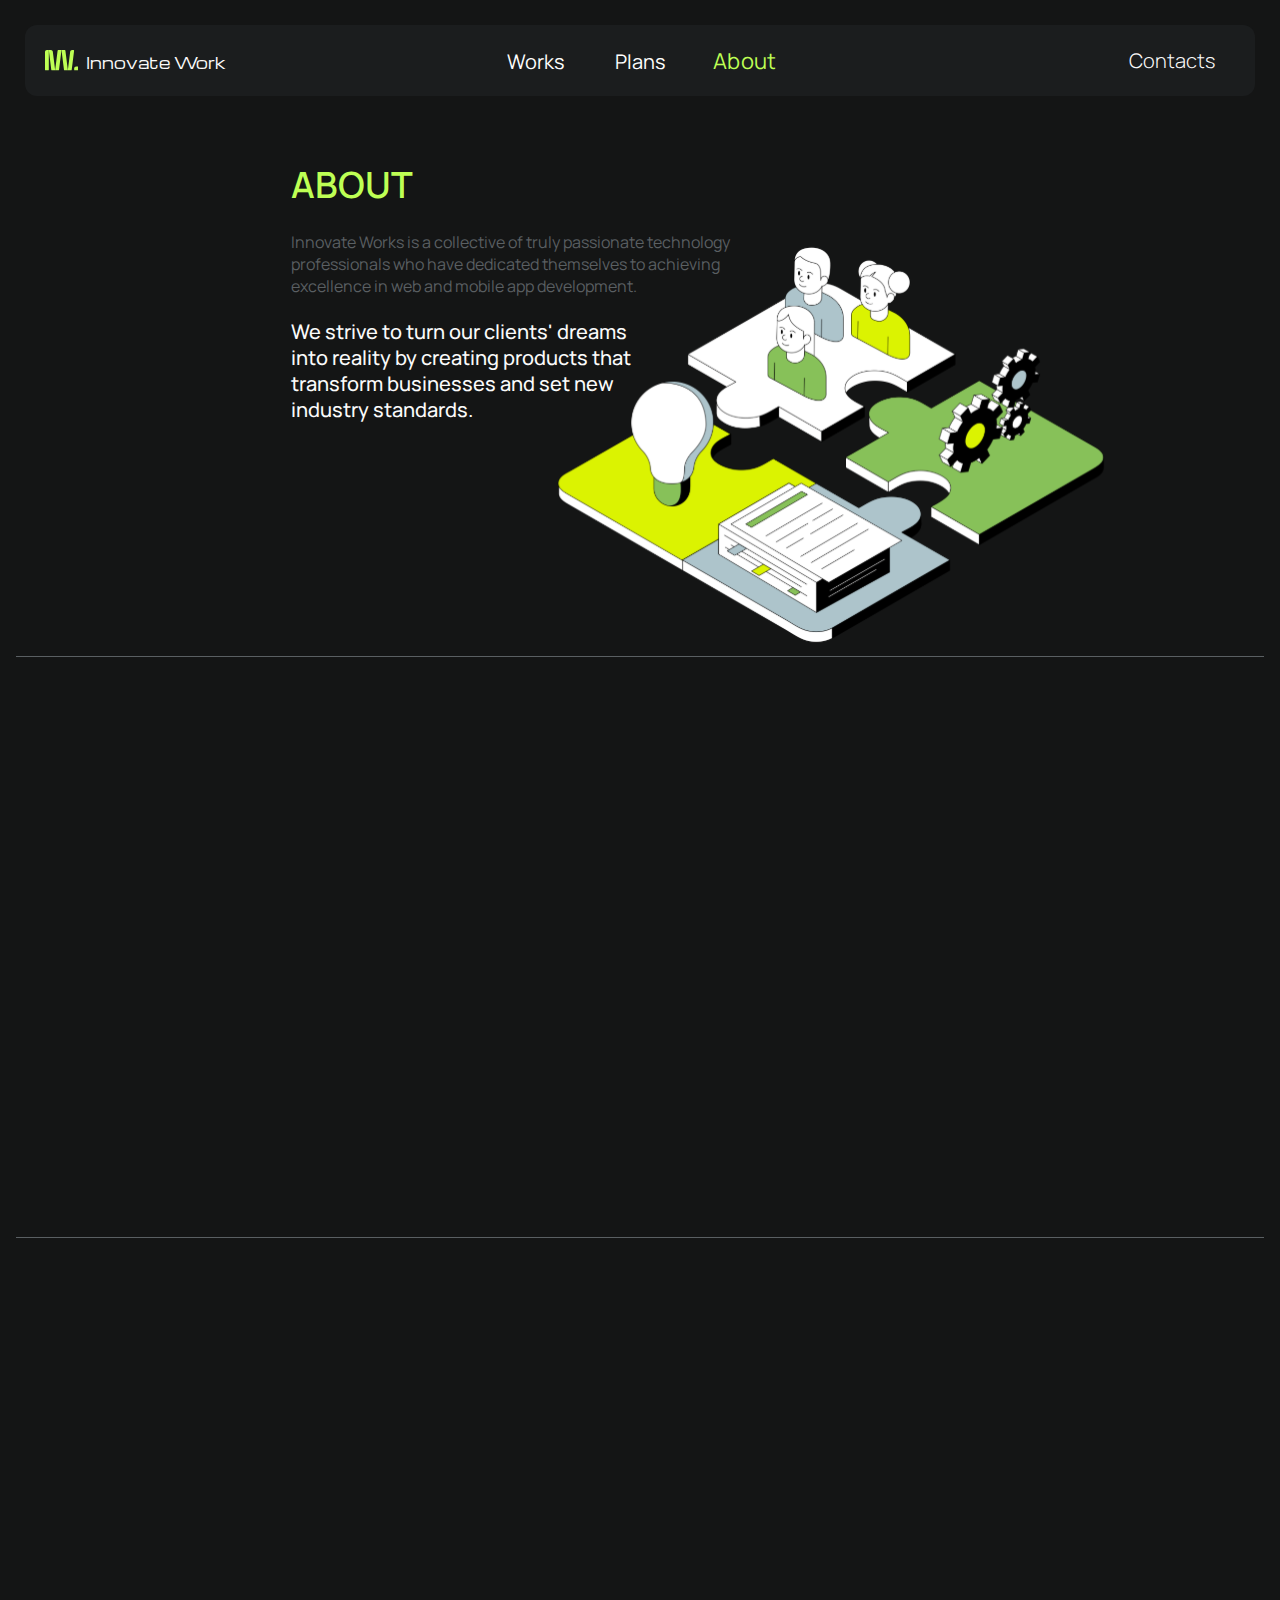
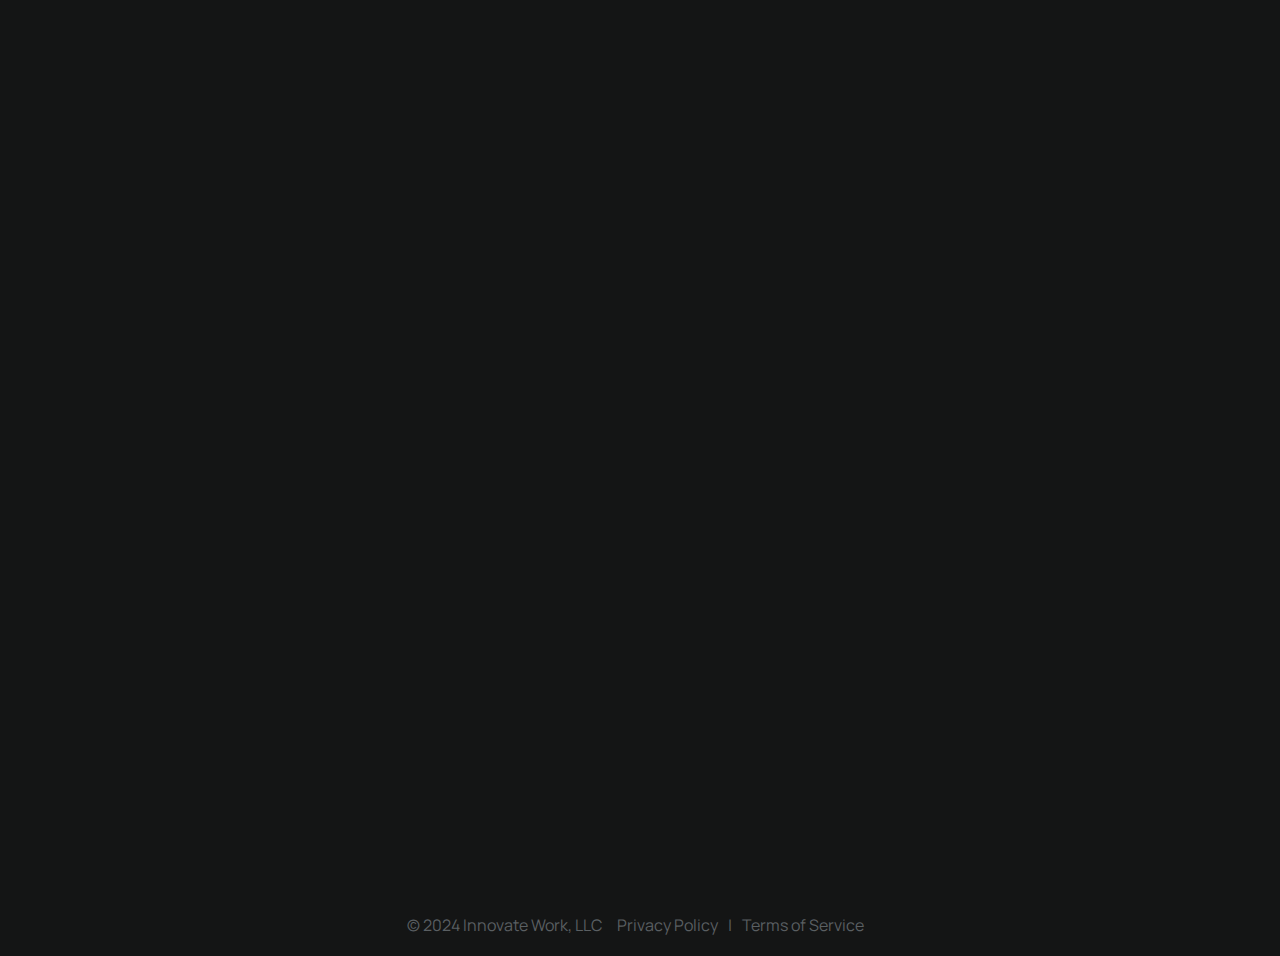
==== commit 32dacc47: "logo" ====
--- a/about.html
+++ b/about.html
@@ -4,7 +4,7 @@
     <meta charset="UTF-8" />
     <meta name="viewport" content="width=device-width, initial-scale=1.0" />
     <title>Inovate work: About</title>
-    <link rel="icon" type="image/png" href="src/Logo?v=2.png">
+    <link rel="icon" type="image/png" href="src/Logo.png">
     <link rel="icon" type="image/svg+xml" href="src/Logo.svg">
     <link rel="stylesheet" href="styles/generalStyle.css" />
     <link rel="stylesheet" href="styles/animation.css">
--- a/styles/about.css
+++ b/styles/about.css
@@ -769,9 +769,24 @@
 
 /* animation */
 
+.element-show {
+  animation: slideUp 0.5s ease forwards;
+}
+
 @keyframes slideUp {
   from {
-    transform: translateY(20px); /* Начальное смещение вниз */
+    opacity: 0;
+    transform: translateY(20%);
+  }
+  to {
+    opacity: 1;
+    transform: translateY(0);
+  }
+}
+
+/* @keyframes slideUp {
+  from {
+    transform: translateY(20px); 
     opacity: 0;
   }
   to {
@@ -783,26 +798,26 @@
 .about-heading,
 .textbox,
 .textbox2 {
-  opacity: 0; /* Начальное состояние: невидимые */
+  opacity: 0; 
   animation: slideUp 0.5s ease-out forwards;
 }
 
 .about-heading {
-  animation-delay: 0.5s; /* Задержка для заголовка "About" */
+  animation-delay: 0.5s; 
 }
 
 .textbox {
-  animation-delay: 1s; /* Задержка для первого абзаца */
+  animation-delay: 1s;
 }
 
 .textbox2 {
-  animation-delay: 1.5s; /* Задержка для второго абзаца */
+  animation-delay: 1.5s; 
 }
 
 @media (min-width: 576px) {
   @keyframes slideInRight {
     from {
-      transform: translateX(30px); /* Начальное смещение вправо */
+      transform: translateX(30px);
       opacity: 0;
     }
     to {
@@ -812,13 +827,13 @@
   }
 
   .value-card {
-    opacity: 0; /* Начальное состояние: невидимые */
+    opacity: 0; 
     transform: translateX(30px);
     transition: all 0.5s ease-out;
   }
 
   .visible {
-    animation: slideInRight 1s ease-out forwards; /* Увеличиваем длительность до 1 секунды */
+    animation: slideInRight 1s ease-out forwards; 
   }
 }
 
@@ -837,4 +852,4 @@
   .animated-bottom {
     animation: bottomToTop 1s ease-out;
   }
-}+} */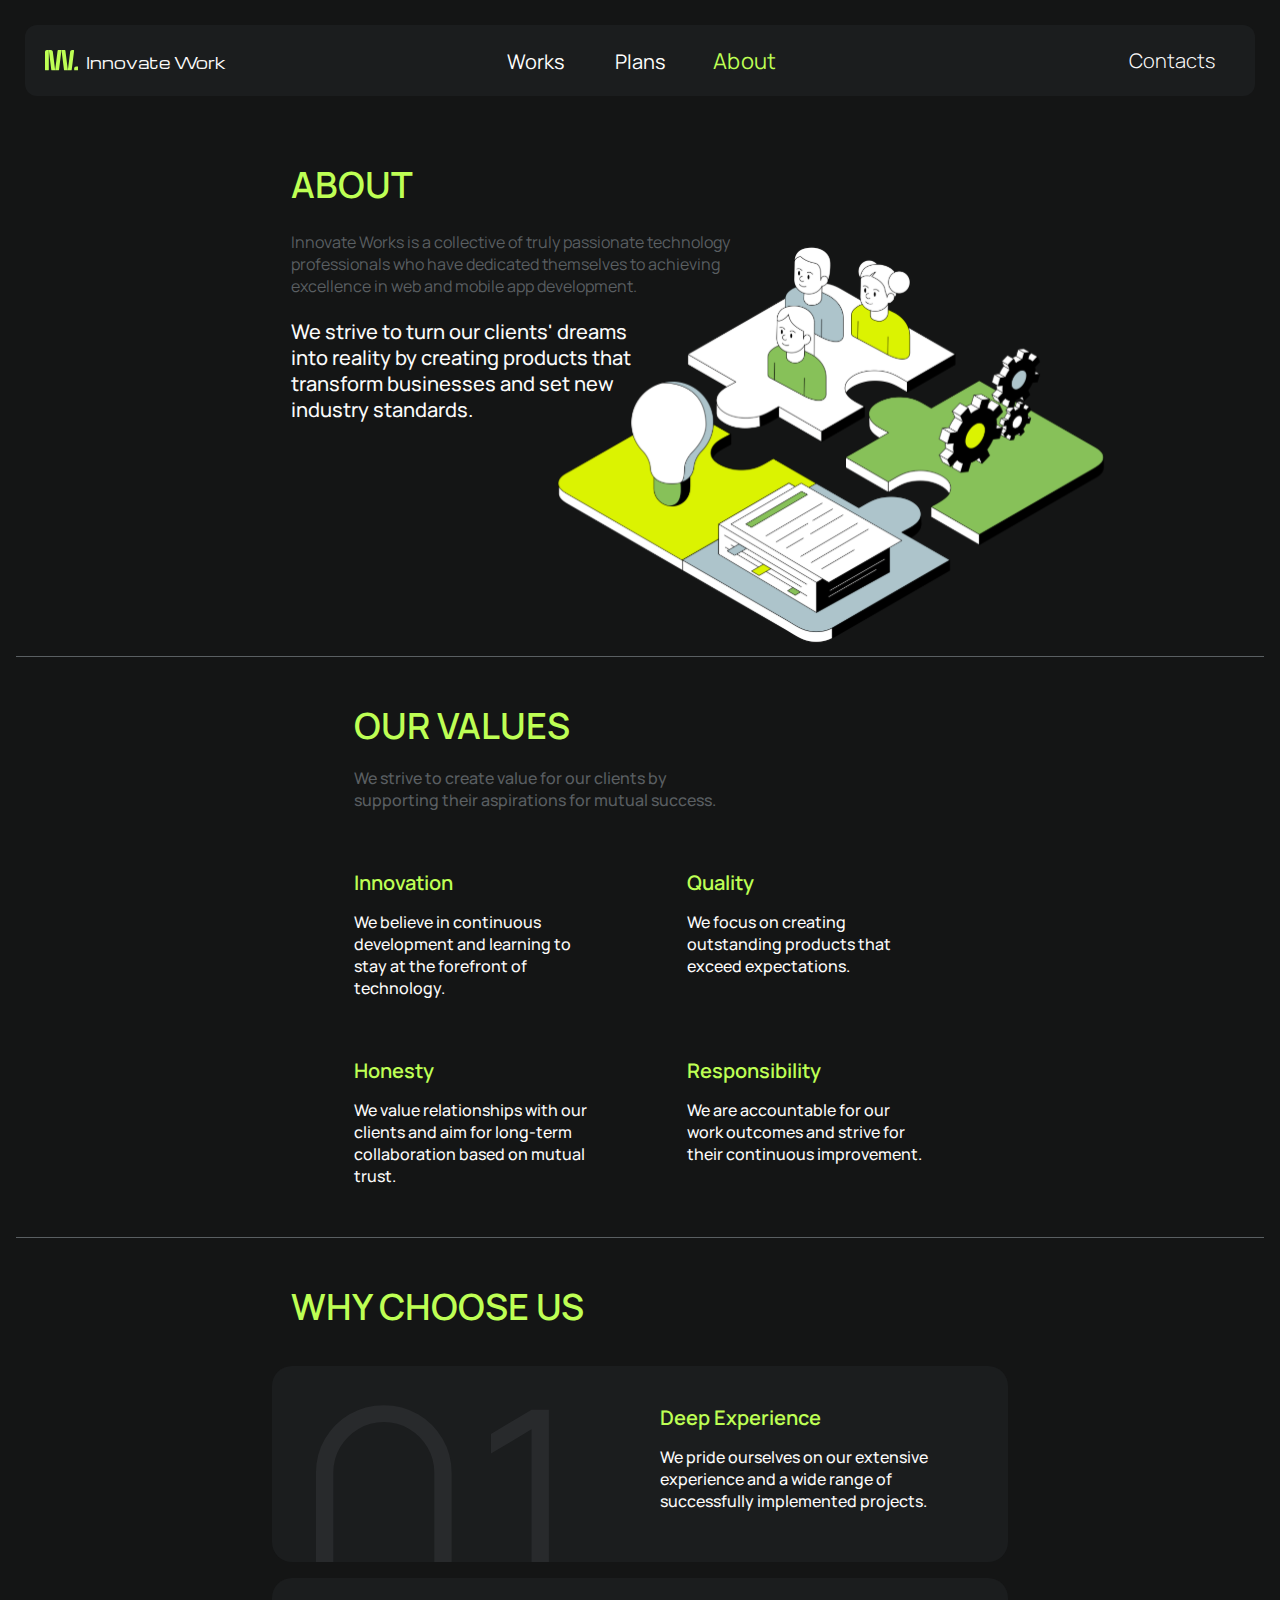
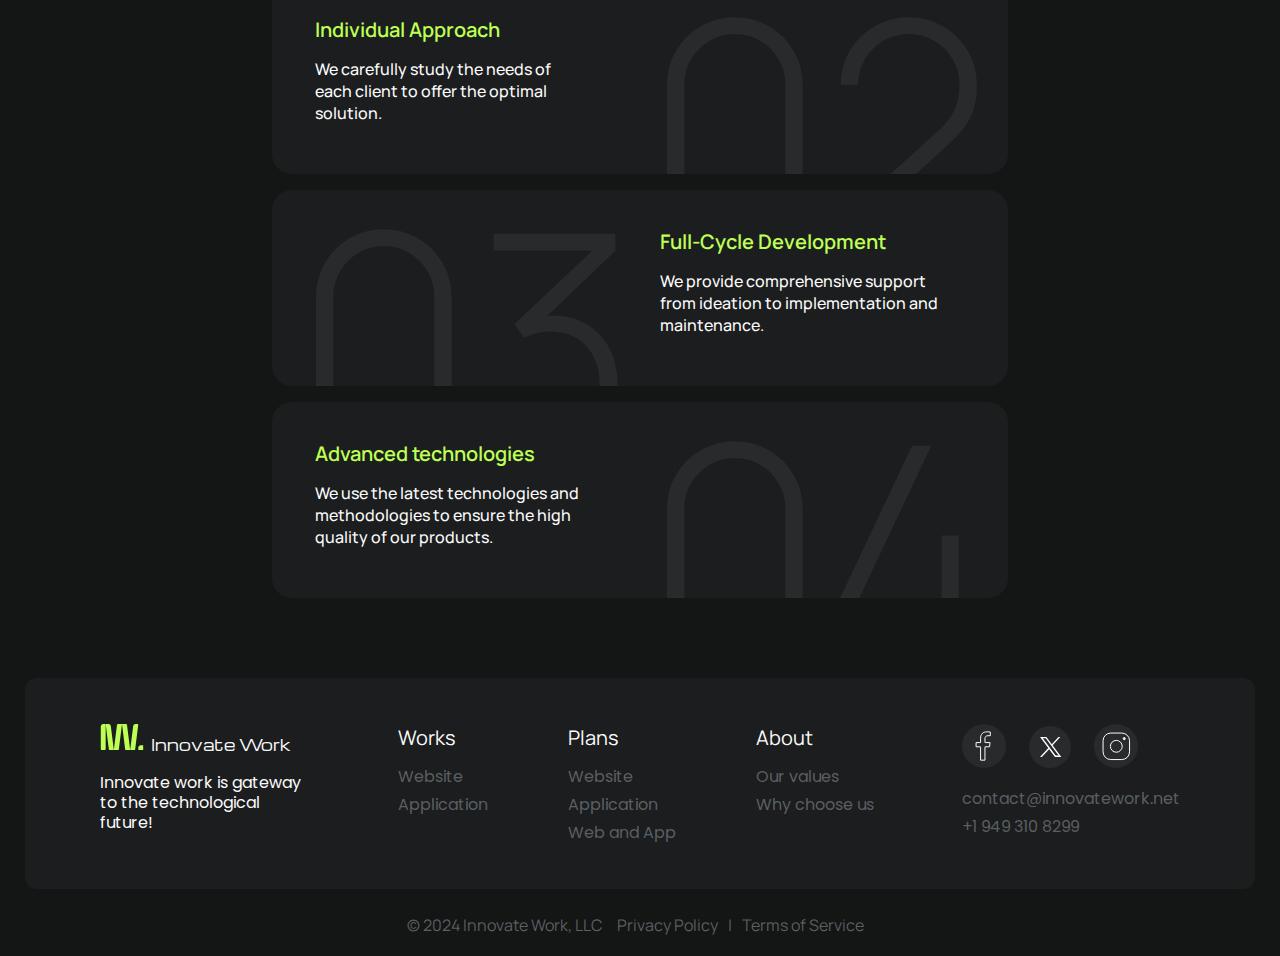
==== commit ad595582: "removed animations from about" ====
--- a/about.html
+++ b/about.html
@@ -4,7 +4,7 @@
     <meta charset="UTF-8" />
     <meta name="viewport" content="width=device-width, initial-scale=1.0" />
     <title>Inovate work: About</title>
-    <link rel="icon" type="image/png" href="src/Logo.png">
+    <link rel="icon" type="image/png" href="src/Logo?v=2.png">
     <link rel="icon" type="image/svg+xml" href="src/Logo.svg">
     <link rel="stylesheet" href="styles/generalStyle.css" />
     <link rel="stylesheet" href="styles/animation.css">
@@ -22,7 +22,7 @@
     />
   </head>
   <body>
-    <header class="staticHeader animated-smooth">
+    <header class="staticHeader">
       <div class="logo-container">
         <a href="main.html">
           <img src="src/Logo.svg" alt="Logo" class="logo" />
@@ -100,7 +100,7 @@
         <img
           src="src/aboutSvgTest.svg"
           alt="About InnovateWork"
-          class="about-image animated-smooth"
+          class="about-image"
         />
         <div class="about-content">
           <h2 class="about-heading">About</h2>
@@ -125,7 +125,7 @@
       </div>
     </div>
 
-    <div id="our-values" class="our-values-section animated-slide-left">
+    <div id="our-values" class="our-values-section">
       <div class="container our-values-section-grid-parent">
         <div class="cell-1">
           <h2 class="cell-first-heading">Our Values</h2>
@@ -170,13 +170,13 @@
       </div>
     </div>
 
-    <div id="why-choose-us" class="features-heading-section animated-slide-right">
+    <div id="why-choose-us" class="features-heading-section">
       <div class="container">
         <h2 class="features-heading">Why Choose Us</h2>
       </div>
     </div>
 
-    <div class="features-section animated-slide-right">
+    <div class="features-section">
       <div class="container">
         <div class="features-section-grid-parent">
           <div class="cell-1">
@@ -226,7 +226,7 @@
       </div>
     </div>
 
-    <footer class="animated-smooth">
+    <footer class="">
       <div class="footer-container">
         <div class="footer-flex-parent">
           <div class="company-info-column">
--- a/styles/animation.css
+++ b/styles/animation.css
@@ -1,28 +1,25 @@
-.animated-smooth {
-	opacity: 0;
+/* .animated-smooth {
+  opacity: 0;
 }
 .animated-smooth.element-show {
   opacity: 1;
   transition: all 0.3s;
+} */
+
+/* .animated-slide-right {
+  transform: translateX(-20%);
 }
-
-.animated-slide-right {
-	opacity: 0;
-	transform: translateX(-50px);
-}
-
 .animated-slide-right.element-show {
-	opacity: 1;
-	transition: all 0.5s;
-	transform: translateX(0);
+  transition: all 0.5s;
+  transform: translateX(0);
+  animation-fill-mode: forwards;
 }
 
 .animated-slide-left {
-	opacity: 0;
   transform: translateX(50px);
 }
 .animated-slide-left.element-show {
-	opacity: 1;
   transition: all 0.5s;
-	transform: translateX(0);
-}+  transform: translateX(0);
+  animation-fill-mode: forwards;
+} */
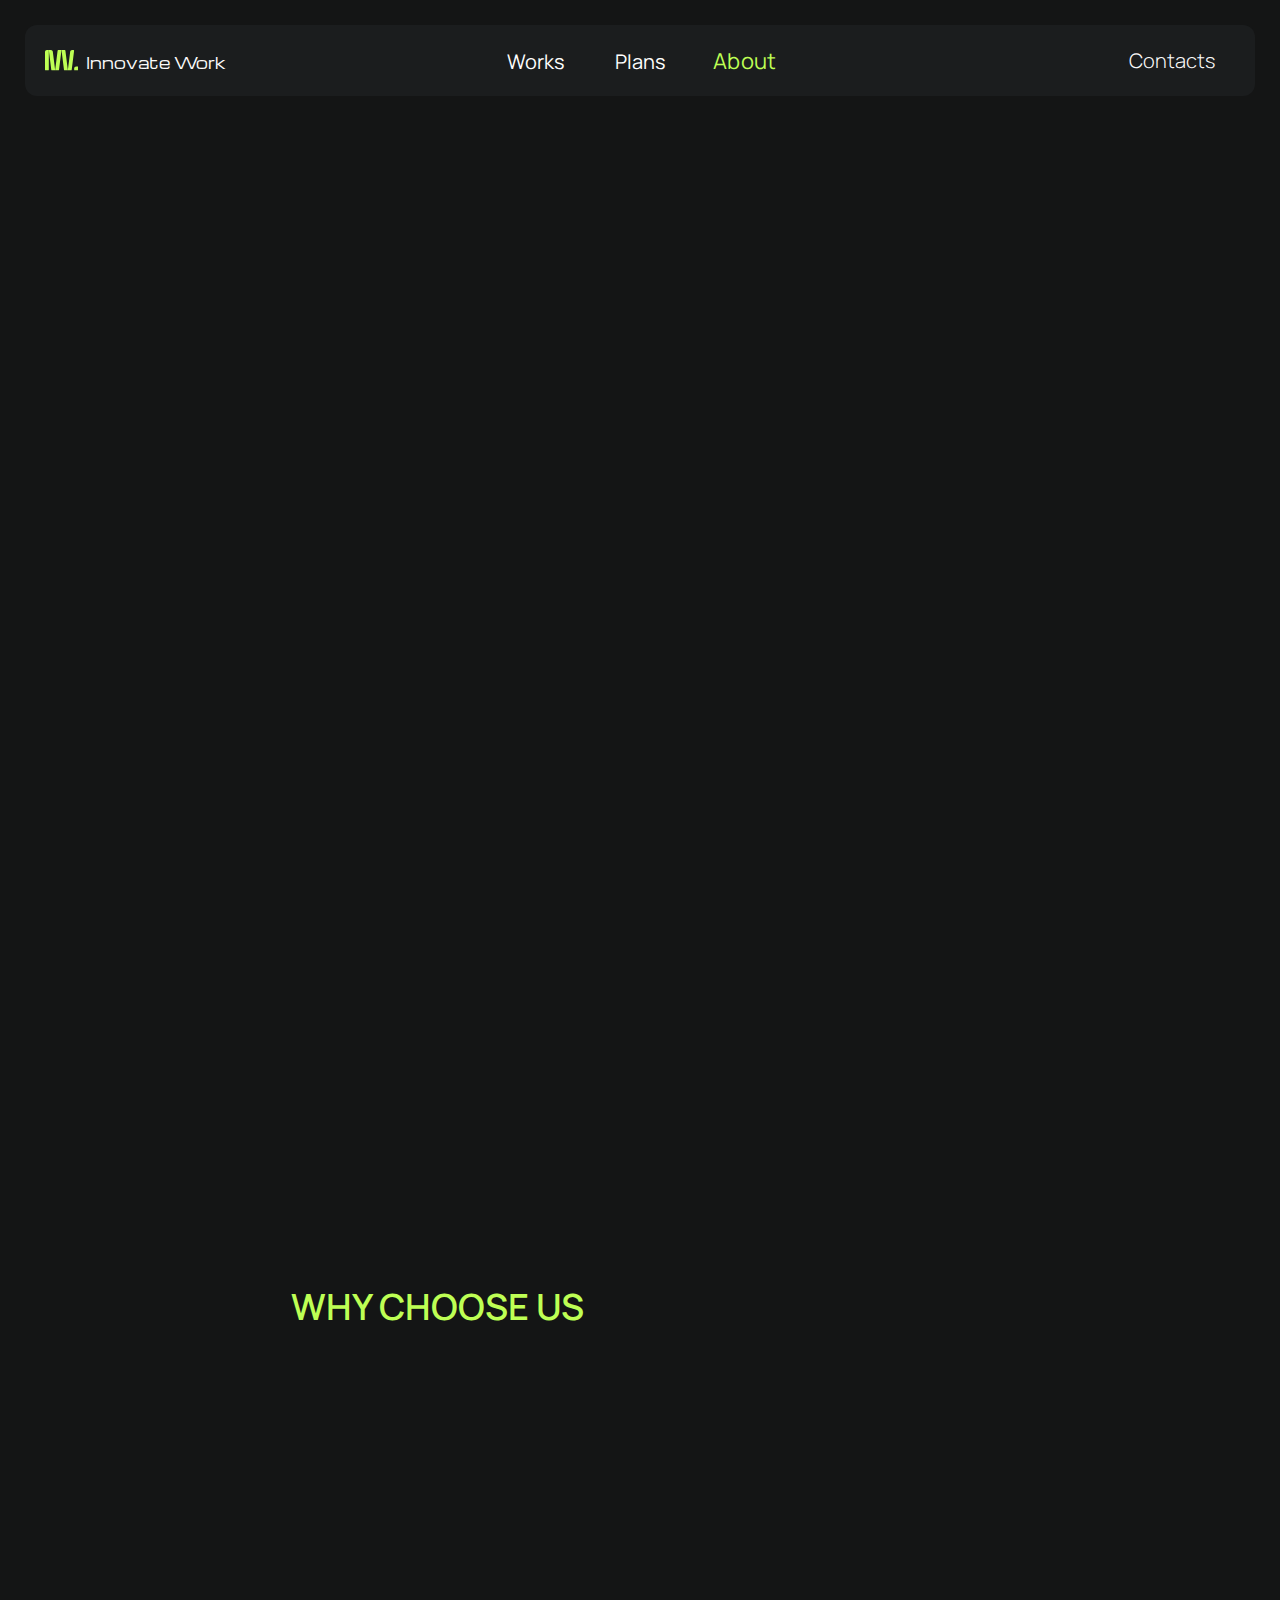
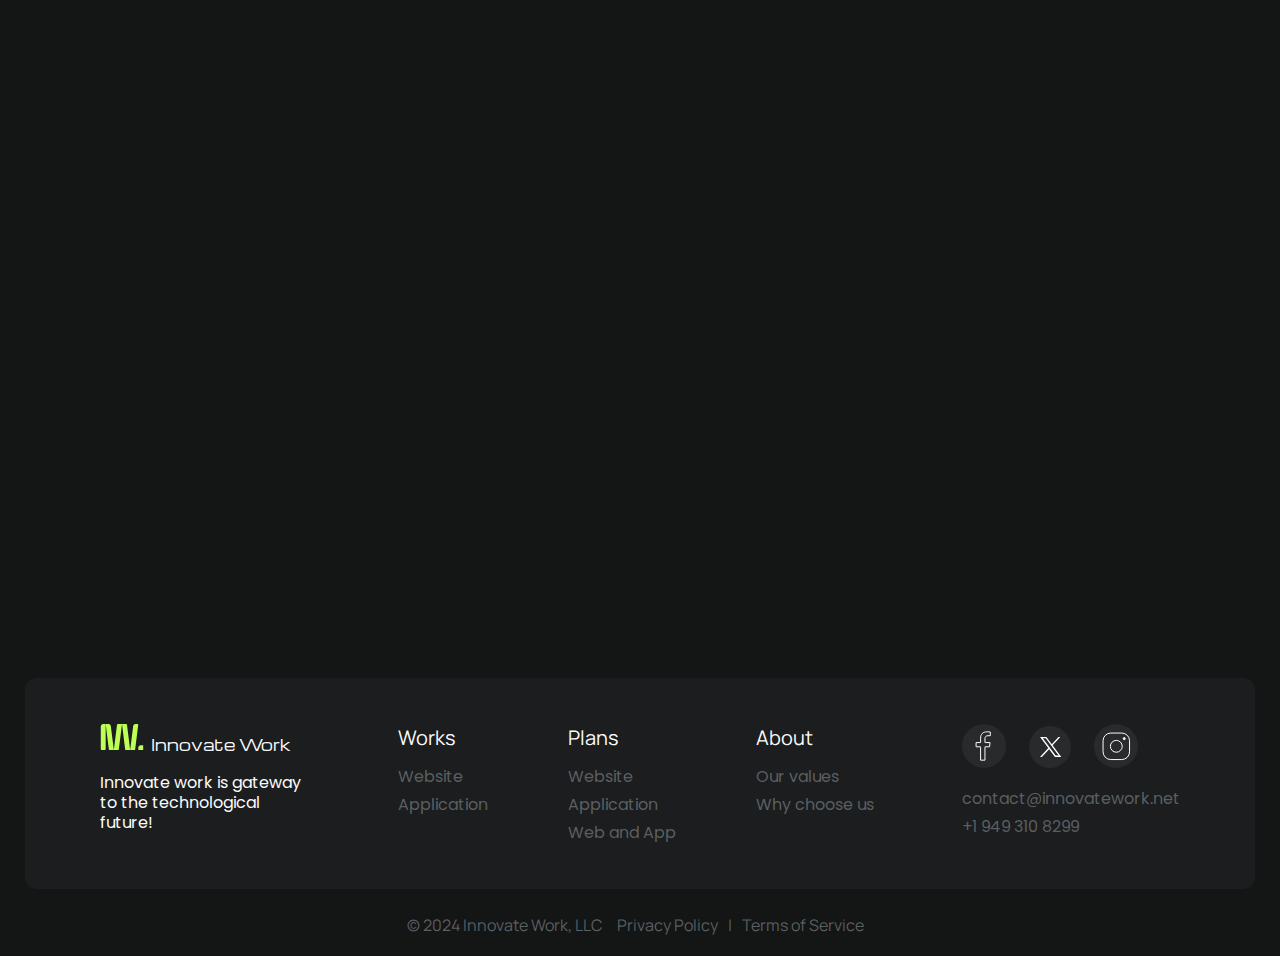
==== commit 4186e1a6: "may be fix" ====
--- a/about.html
+++ b/about.html
@@ -4,8 +4,12 @@
     <meta charset="UTF-8" />
     <meta name="viewport" content="width=device-width, initial-scale=1.0" />
     <title>Inovate work: About</title>
-    <link rel="icon" type="image/png" href="src/Logo?v=2.png">
-    <link rel="icon" type="image/svg+xml" href="src/Logo.svg">
+    <link rel="icon" type="image/png" href="src/LogoDark.png" media="(prefers-color-scheme: light)">
+    <link rel="icon" type="image/svg+xml" href="src/LogoDark.svg" media="(prefers-color-scheme: light)">
+
+    <link rel="icon" type="image/png" href="src/Logo.png" media="(prefers-color-scheme: dark)">
+    <link rel="icon" type="image/svg+xml" href="src/Logo.svg" media="(prefers-color-scheme: dark)">
+
     <link rel="stylesheet" href="styles/generalStyle.css" />
     <link rel="stylesheet" href="styles/animation.css">
     <link rel="stylesheet" href="styles/about.css" />
@@ -98,7 +102,7 @@
     <div class="about-section">
       <div class="container" id="about-section-container">
         <img
-          src="src/aboutSvgTest.svg"
+          src="src/aboutSvgTest.png"
           alt="About InnovateWork"
           class="about-image"
         />
--- a/styles/animation.css
+++ b/styles/animation.css
@@ -23,3 +23,38 @@
   transform: translateX(0);
   animation-fill-mode: forwards;
 } */
+
+/* Общие стили анимации */
+@keyframes slideUp {
+  from {
+    opacity: 0;
+    transform: translateY(20px);
+  }
+  to {
+    opacity: 1;
+    transform: translateY(0);
+  }
+}
+
+/* Скрытие элементов до начала анимации */
+.about-image, .about-heading, .textbox, .textbox2,
+.framing-line, .cell-1, .cell-2, .cell-3, .cell-4, .cell-5 {
+  opacity: 0;
+  transform: translateY(20px);
+}
+
+/* Применение анимации (будет активировано через JS) */
+.animate-visible {
+  animation: slideUp 0.5s ease-out forwards;
+}
+
+/* Задержка анимации для конкретных элементов */
+.about-image { animation-delay: 0.2s; }
+.about-heading { animation-delay: 0.4s; }
+.textbox, .textbox2 { animation-delay: 0.6s; }
+.framing-line { animation-delay: 0.2s; }
+.cell-1 { animation-delay: 0.4s; }
+.cell-2 { animation-delay: 0.6s; }
+.cell-3 { animation-delay: 0.8s; }
+.cell-4 { animation-delay: 1s; }
+.cell-5 { animation-delay: 1.2s; }
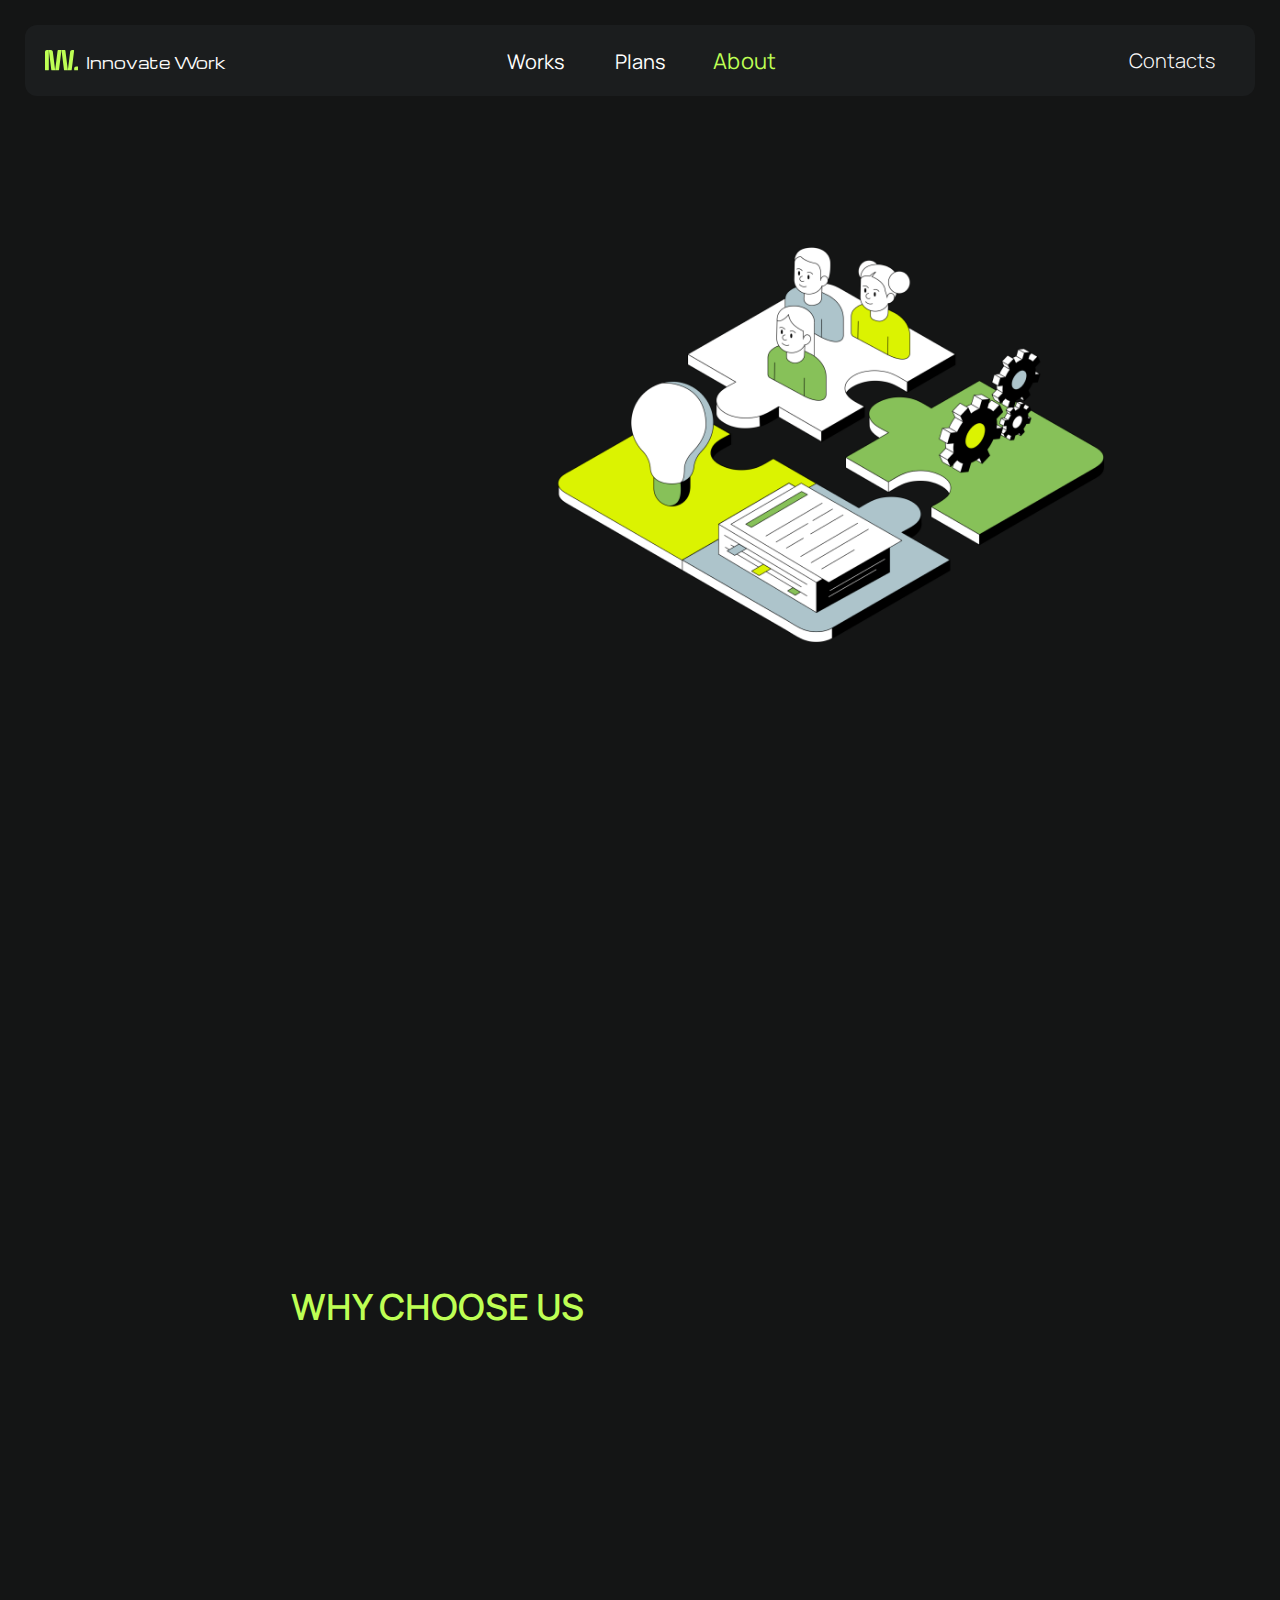
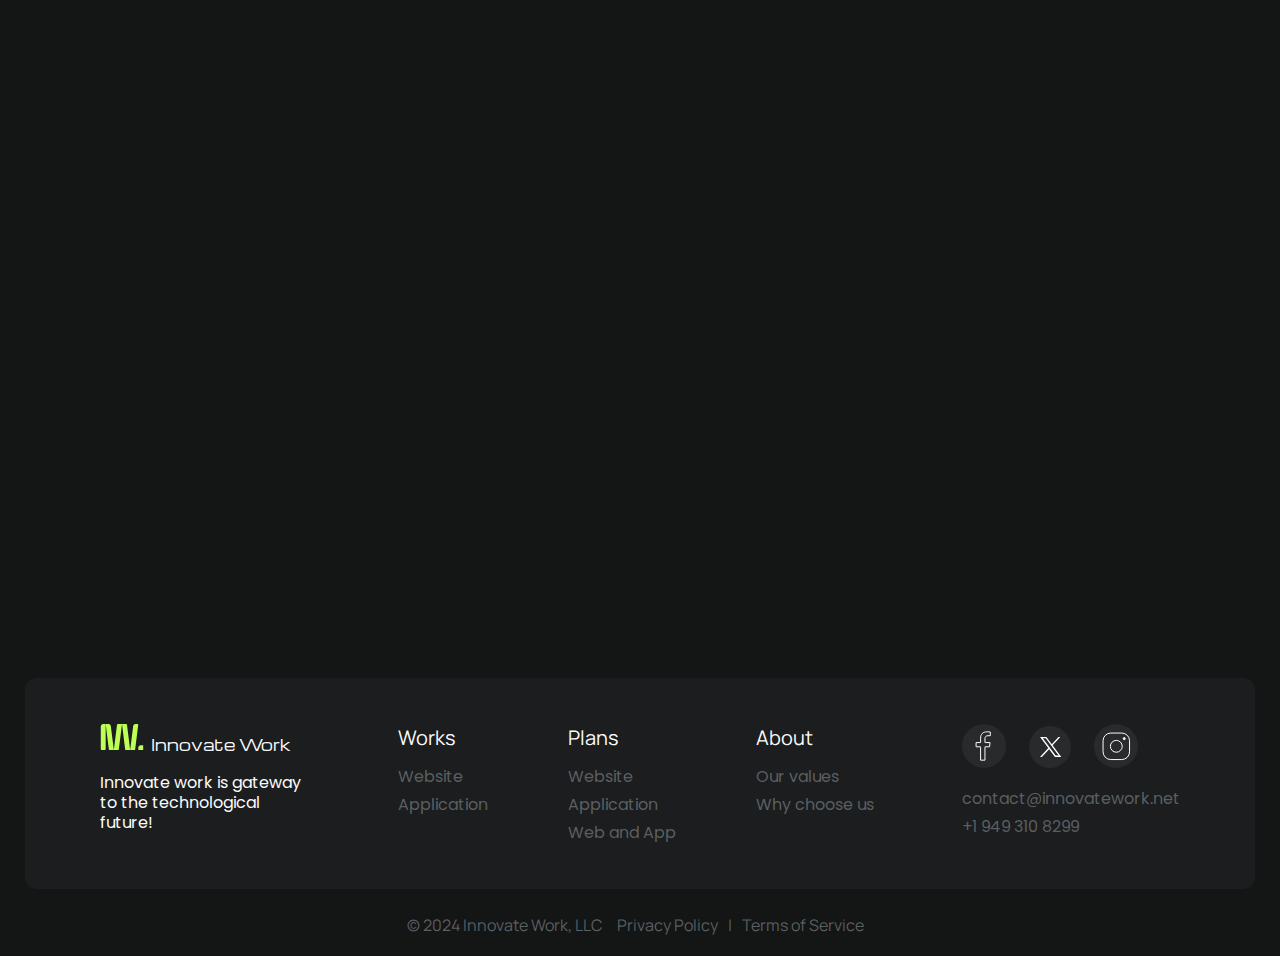
==== commit ec3c5320: "seo optimised" ====
--- a/about.html
+++ b/about.html
@@ -3,13 +3,12 @@
   <head>
     <meta charset="UTF-8" />
     <meta name="viewport" content="width=device-width, initial-scale=1.0" />
-    <title>Inovate work: About</title>
-    <link rel="icon" type="image/png" href="src/LogoDark.png" media="(prefers-color-scheme: light)">
-    <link rel="icon" type="image/svg+xml" href="src/LogoDark.svg" media="(prefers-color-scheme: light)">
-
-    <link rel="icon" type="image/png" href="src/Logo.png" media="(prefers-color-scheme: dark)">
-    <link rel="icon" type="image/svg+xml" href="src/Logo.svg" media="(prefers-color-scheme: dark)">
-
+    <meta name="description" content="We specialize in creating custom digital solutions for businesses, using the latest tech to bring your ideas to life with personalized websites and mobile apps.">
+    <title>About Us - Web & Mobile App Development Company in USA - Innovate Work</title>
+    <link rel="icon" sizes="16x16" href="src/icon16x16.png">
+    <link rel="icon" sizes="32x32" href="src/icon32x32.png">
+    <link rel="icon" sizes="48x48" href="src/icon48x48.png">
+    <link rel="icon" sizes="64x64" href="src/icon64x64.png">
     <link rel="stylesheet" href="styles/generalStyle.css" />
     <link rel="stylesheet" href="styles/animation.css">
     <link rel="stylesheet" href="styles/about.css" />
@@ -107,7 +106,7 @@
           class="about-image"
         />
         <div class="about-content">
-          <h2 class="about-heading">About</h2>
+          <h1 class="about-heading">About</h1>
           <p class="textbox">
             We strive to turn our clients' dreams into reality by creating
             products that transform businesses and set new industry standards.
--- a/styles/generalStyle.css
+++ b/styles/generalStyle.css
@@ -1001,7 +1001,7 @@
 
 /* h2 heading */
 
-h2 {
+h1, h2 {
   color: #beff54;
   font-family: Manrope, sans-serif;
   text-transform: uppercase;
@@ -1010,7 +1010,7 @@
 }
 @media (max-width: 390px) {}
 @media (min-width: 390px) {
-  h2 {
+  h1, h2 {
 
     font-size: 24px;
     font-weight: 700;
@@ -1019,7 +1019,7 @@
 }
 @media (min-width: 576px) {}
 @media (min-width: 768px) {
-  h2 {
+  h1, h2 {
     font-size: 36px;
     font-weight: 600;
     line-height: 38px;
@@ -1028,14 +1028,14 @@
 @media (min-width: 992px) {}
 @media (min-width: 1200px) {}
 @media (min-width: 1440px) {
-  h2 {
+  h1, h2 {
     font-size: 56px;
     font-weight: 600;
     line-height: 60px;
   }
 }
 @media (min-width: 1920px) {
-  h2 {
+  h1, h2 {
     font-size: 58px;
     font-weight: 600;
     line-height: 60px;
--- a/styles/animation.css
+++ b/styles/animation.css
@@ -1,60 +1 @@
-/* .animated-smooth {
-  opacity: 0;
-}
-.animated-smooth.element-show {
-  opacity: 1;
-  transition: all 0.3s;
-} */
-
-/* .animated-slide-right {
-  transform: translateX(-20%);
-}
-.animated-slide-right.element-show {
-  transition: all 0.5s;
-  transform: translateX(0);
-  animation-fill-mode: forwards;
-}
-
-.animated-slide-left {
-  transform: translateX(50px);
-}
-.animated-slide-left.element-show {
-  transition: all 0.5s;
-  transform: translateX(0);
-  animation-fill-mode: forwards;
-} */
-
-/* Общие стили анимации */
-@keyframes slideUp {
-  from {
-    opacity: 0;
-    transform: translateY(20px);
-  }
-  to {
-    opacity: 1;
-    transform: translateY(0);
-  }
-}
-
-/* Скрытие элементов до начала анимации */
-.about-image, .about-heading, .textbox, .textbox2,
-.framing-line, .cell-1, .cell-2, .cell-3, .cell-4, .cell-5 {
-  opacity: 0;
-  transform: translateY(20px);
-}
-
-/* Применение анимации (будет активировано через JS) */
-.animate-visible {
-  animation: slideUp 0.5s ease-out forwards;
-}
-
-/* Задержка анимации для конкретных элементов */
-.about-image { animation-delay: 0.2s; }
-.about-heading { animation-delay: 0.4s; }
-.textbox, .textbox2 { animation-delay: 0.6s; }
-.framing-line { animation-delay: 0.2s; }
-.cell-1 { animation-delay: 0.4s; }
-.cell-2 { animation-delay: 0.6s; }
-.cell-3 { animation-delay: 0.8s; }
-.cell-4 { animation-delay: 1s; }
-.cell-5 { animation-delay: 1.2s; }
+@keyframes slideUp{from{opacity:0;transform:translateY(20px)}to{opacity:1;transform:translateY(0)}}.about-heading,.cell-1,.cell-2,.cell-3,.cell-4,.cell-5,.framing-line,.textbox,.textbox2{opacity:0;transform:translateY(20px)}.animate-visible{animation:.5s ease-out forwards slideUp}.about-heading,.cell-1{animation-delay:.2s}.cell-2,.textbox,.textbox2{animation-delay:.3s}.framing-line{animation-delay:.1s}.cell-3{animation-delay:.4s}.cell-4{animation-delay:.5s}.cell-5{animation-delay:.6s}